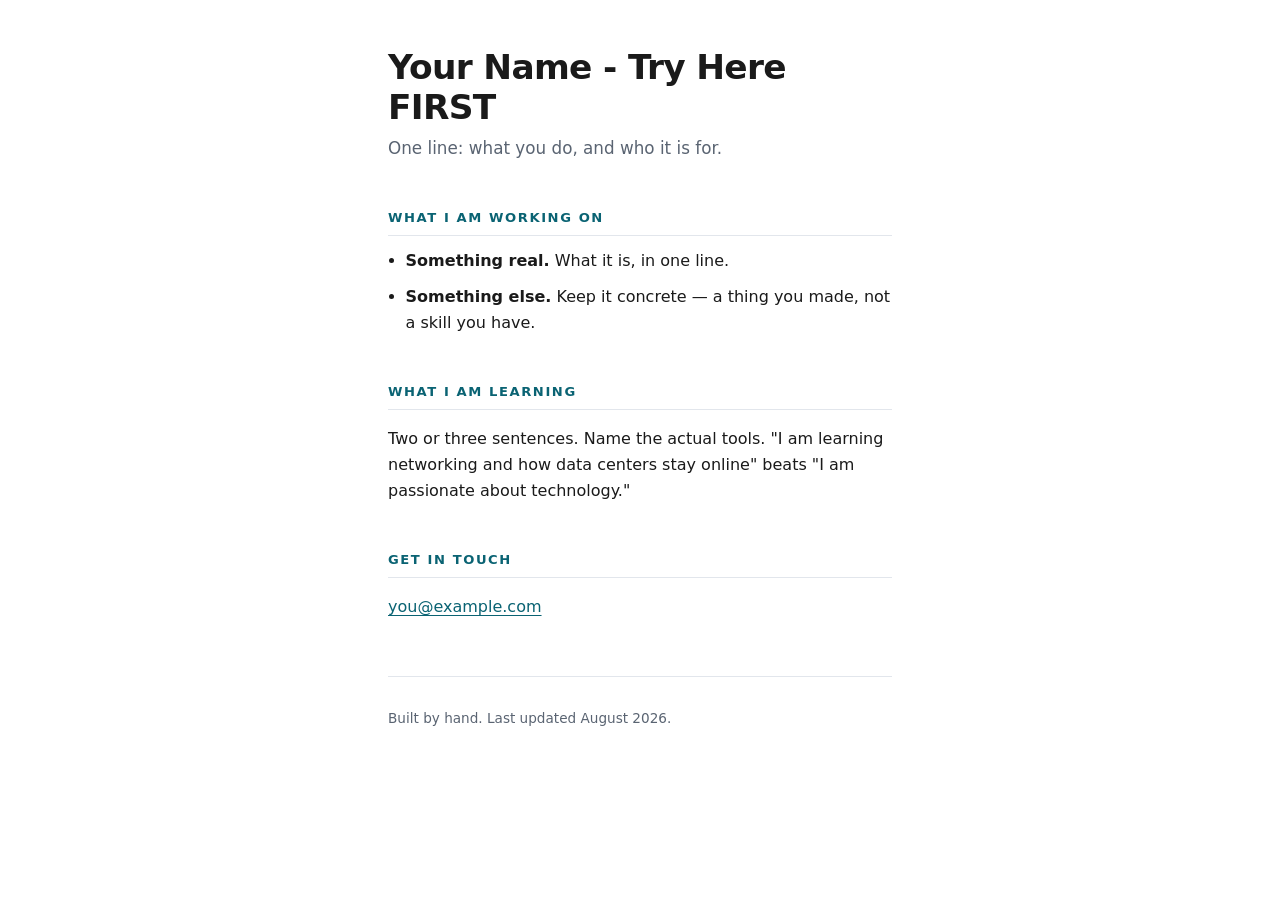
==== index.html @ bce85d8c "Initial commit" ====
<!doctype html>
<html lang="en">

<head>
  <meta charset="utf-8">
  <meta name="viewport" content="width=device-width, initial-scale=1">

  <!-- CHANGE THIS. It is the name on the browser tab, and it is what Google shows. -->
  <title>Your Name — what you build Test</title>

  <!-- CHANGE THIS TOO. One sentence. It is what shows under your link when someone shares it. -->
  <meta name="description" content="One sentence about who you are and what you make.">

  <link rel="stylesheet" href="styles.css">
</head>

<body>

  <header>
    <!-- Exactly ONE h1 on the page. It is your name. -->
    <h1>Your Name - Try Here FIRST</h1>
    <p class="tagline">One line: what you do, and who it is for.</p>
  </header>

  <main>

    <section>
      <h2>What I am working on</h2>
      <ul>
        <li><strong>Something real.</strong> What it is, in one line.</li>
        <li><strong>Something else.</strong> Keep it concrete — a thing you made, not a skill you have.</li>
      </ul>
    </section>

    <section>
      <h2>What I am learning</h2>
      <p>
        Two or three sentences. Name the actual tools. "I am learning networking and how data
        centers stay online" beats "I am passionate about technology."
      </p>
    </section>

    <section>
      <h2>Get in touch</h2>
      <!--
        Put an email you will still control after graduation. If you only have the school one
        today, that is fine — put it in, and change it later. That is what commits are for.
      -->
      <p><a href="mailto:you@example.com">you@example.com</a></p>
    </section>

  </main>

  <footer>
    <p>Built by hand. Last updated <!-- change this when you change the page --> August 2026.</p>
  </footer>

</body>

</html>
---- styles.css ----
/* ============================================================
   styles.css — this is YOURS to change. That is the point.
   Every value below is a decision somebody made. Change one,
   commit, and look at what happened.
   ============================================================ */

/* The custom properties. Change a colour ONCE here and it
   changes everywhere it is used further down. */
:root {
  --ink:        #1a1a1a;   /* body text */
  --muted:      #5a6472;   /* quieter text */
  --accent:     #0a6373;   /* links and rules — make this yours */
  --paper:      #ffffff;
  --line:       #e2e6ec;
  --measure:    34rem;     /* how wide a line of text gets before it wraps */
}

/* A sensible reset. Without border-box, padding makes boxes
   wider than you asked for, and nothing lines up. */
*, *::before, *::after { box-sizing: border-box; }

body {
  margin: 0 auto;
  padding: 3rem 1.25rem 4rem;
  max-width: var(--measure);
  background: var(--paper);
  color: var(--ink);
  font: 1rem/1.65 system-ui, -apple-system, "Segoe UI", Roboto, sans-serif;
}

h1 {
  margin: 0;
  font-size: 2.15rem;
  line-height: 1.15;
  letter-spacing: -0.02em;
}

.tagline {
  margin: 0.5rem 0 0;
  color: var(--muted);
  font-size: 1.05rem;
}

h2 {
  margin: 2.75rem 0 0.75rem;
  padding-bottom: 0.4rem;
  border-bottom: 1px solid var(--line);
  font-size: 0.82rem;
  font-weight: 700;
  letter-spacing: 0.12em;
  text-transform: uppercase;
  color: var(--accent);
}

ul { margin: 0; padding-left: 1.1rem; }
li { margin-bottom: 0.6rem; }

a {
  color: var(--accent);
  text-underline-offset: 3px;
}
a:hover { text-decoration: none; }

footer {
  margin-top: 3.5rem;
  padding-top: 1rem;
  border-top: 1px solid var(--line);
  color: var(--muted);
  font-size: 0.85rem;
}

/* Someone reading this on a phone is the common case, not the
   edge case. Test it there before you call the page done. */
@media (max-width: 30rem) {
  body { padding-top: 2rem; }
  h1   { font-size: 1.8rem; }
}
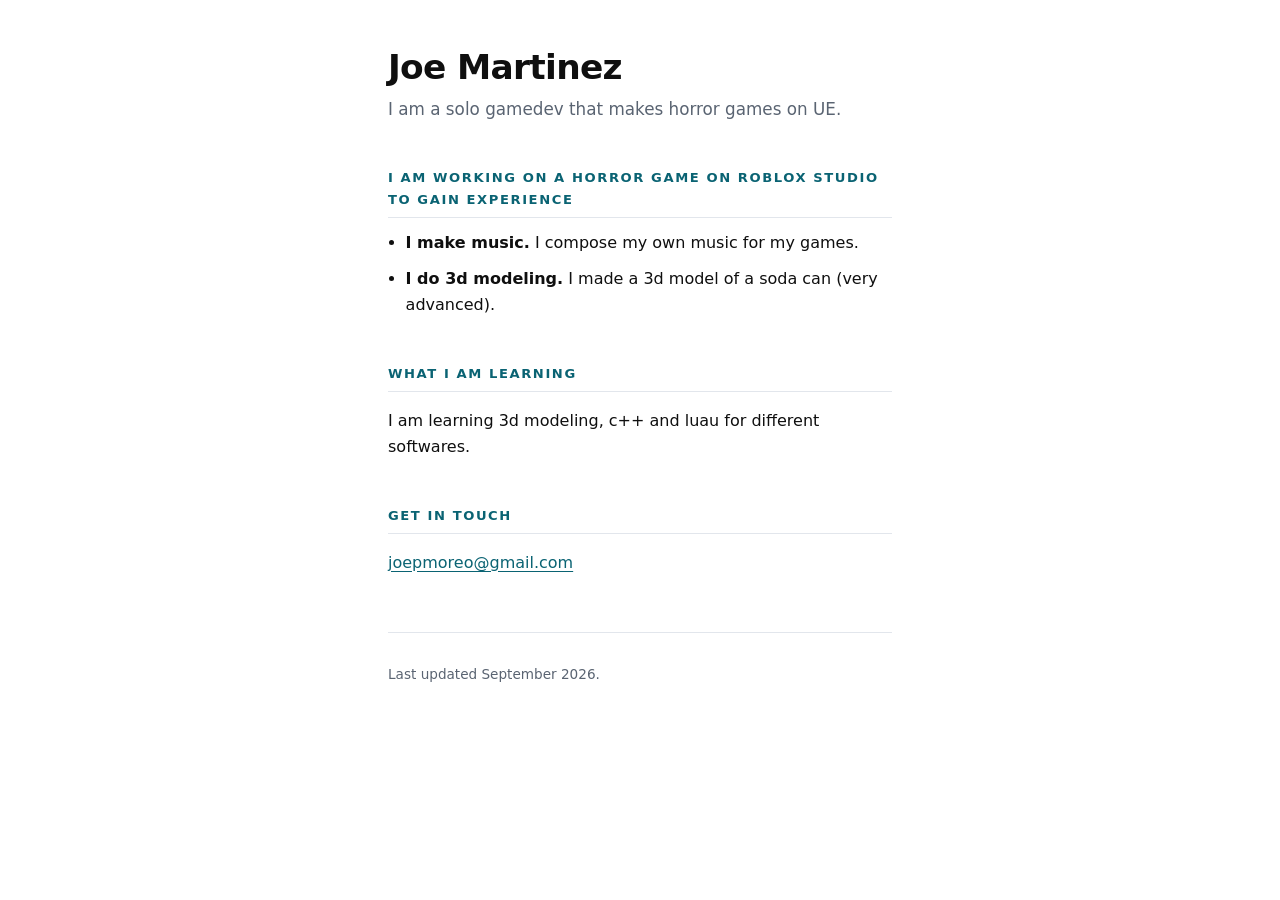
==== commit 8b6fddab: "Changed heading to my name and wrote things down." ====
--- a/index.html
+++ b/index.html
@@ -6,10 +6,10 @@
   <meta name="viewport" content="width=device-width, initial-scale=1">
 
   <!-- CHANGE THIS. It is the name on the browser tab, and it is what Google shows. -->
-  <title>Your Name — what you build Test</title>
+  <title>I am Joe Martinez, I create video games</title>
 
   <!-- CHANGE THIS TOO. One sentence. It is what shows under your link when someone shares it. -->
-  <meta name="description" content="One sentence about who you are and what you make.">
+  <meta name="description" content="I am a indie game dev, making horror games on UE.">
 
   <link rel="stylesheet" href="styles.css">
 </head>
@@ -18,41 +18,36 @@
 
   <header>
     <!-- Exactly ONE h1 on the page. It is your name. -->
-    <h1>Your Name - Try Here FIRST</h1>
-    <p class="tagline">One line: what you do, and who it is for.</p>
+    <h1>Joe Martinez</h1>
+    <p class="tagline">I am a solo gamedev that makes horror games on UE.</p>
   </header>
 
   <main>
 
     <section>
-      <h2>What I am working on</h2>
+      <h2>I am working on a horror game on roblox studio to gain experience</h2>
       <ul>
-        <li><strong>Something real.</strong> What it is, in one line.</li>
-        <li><strong>Something else.</strong> Keep it concrete — a thing you made, not a skill you have.</li>
+        <li><strong>I make music.</strong> I compose my own music for my games.</li>
+        <li><strong>I do 3d modeling.</strong> I made a 3d model of a soda can (very advanced).</li>
       </ul>
     </section>
 
     <section>
       <h2>What I am learning</h2>
       <p>
-        Two or three sentences. Name the actual tools. "I am learning networking and how data
-        centers stay online" beats "I am passionate about technology."
+        I am learning 3d modeling, c++ and luau for different softwares.
       </p>
     </section>
 
     <section>
       <h2>Get in touch</h2>
-      <!--
-        Put an email you will still control after graduation. If you only have the school one
-        today, that is fine — put it in, and change it later. That is what commits are for.
-      -->
-      <p><a href="mailto:you@example.com">you@example.com</a></p>
+      <p><a href="mailto:you@example.com">joepmoreo@gmail.com</a></p>
     </section>
 
   </main>
 
   <footer>
-    <p>Built by hand. Last updated <!-- change this when you change the page --> August 2026.</p>
+    <p>Last updated <!-- change this when you change the page --> September 2026.</p>
   </footer>
 
 </body>
--- a/styles.css
+++ b/styles.css
@@ -7,7 +7,7 @@
 /* The custom properties. Change a colour ONCE here and it
    changes everywhere it is used further down. */
 :root {
-  --ink:        #1a1a1a;   /* body text */
+  --ink:        #0f0f0f;   /* body text */
   --muted:      #5a6472;   /* quieter text */
   --accent:     #0a6373;   /* links and rules — make this yours */
   --paper:      #ffffff;
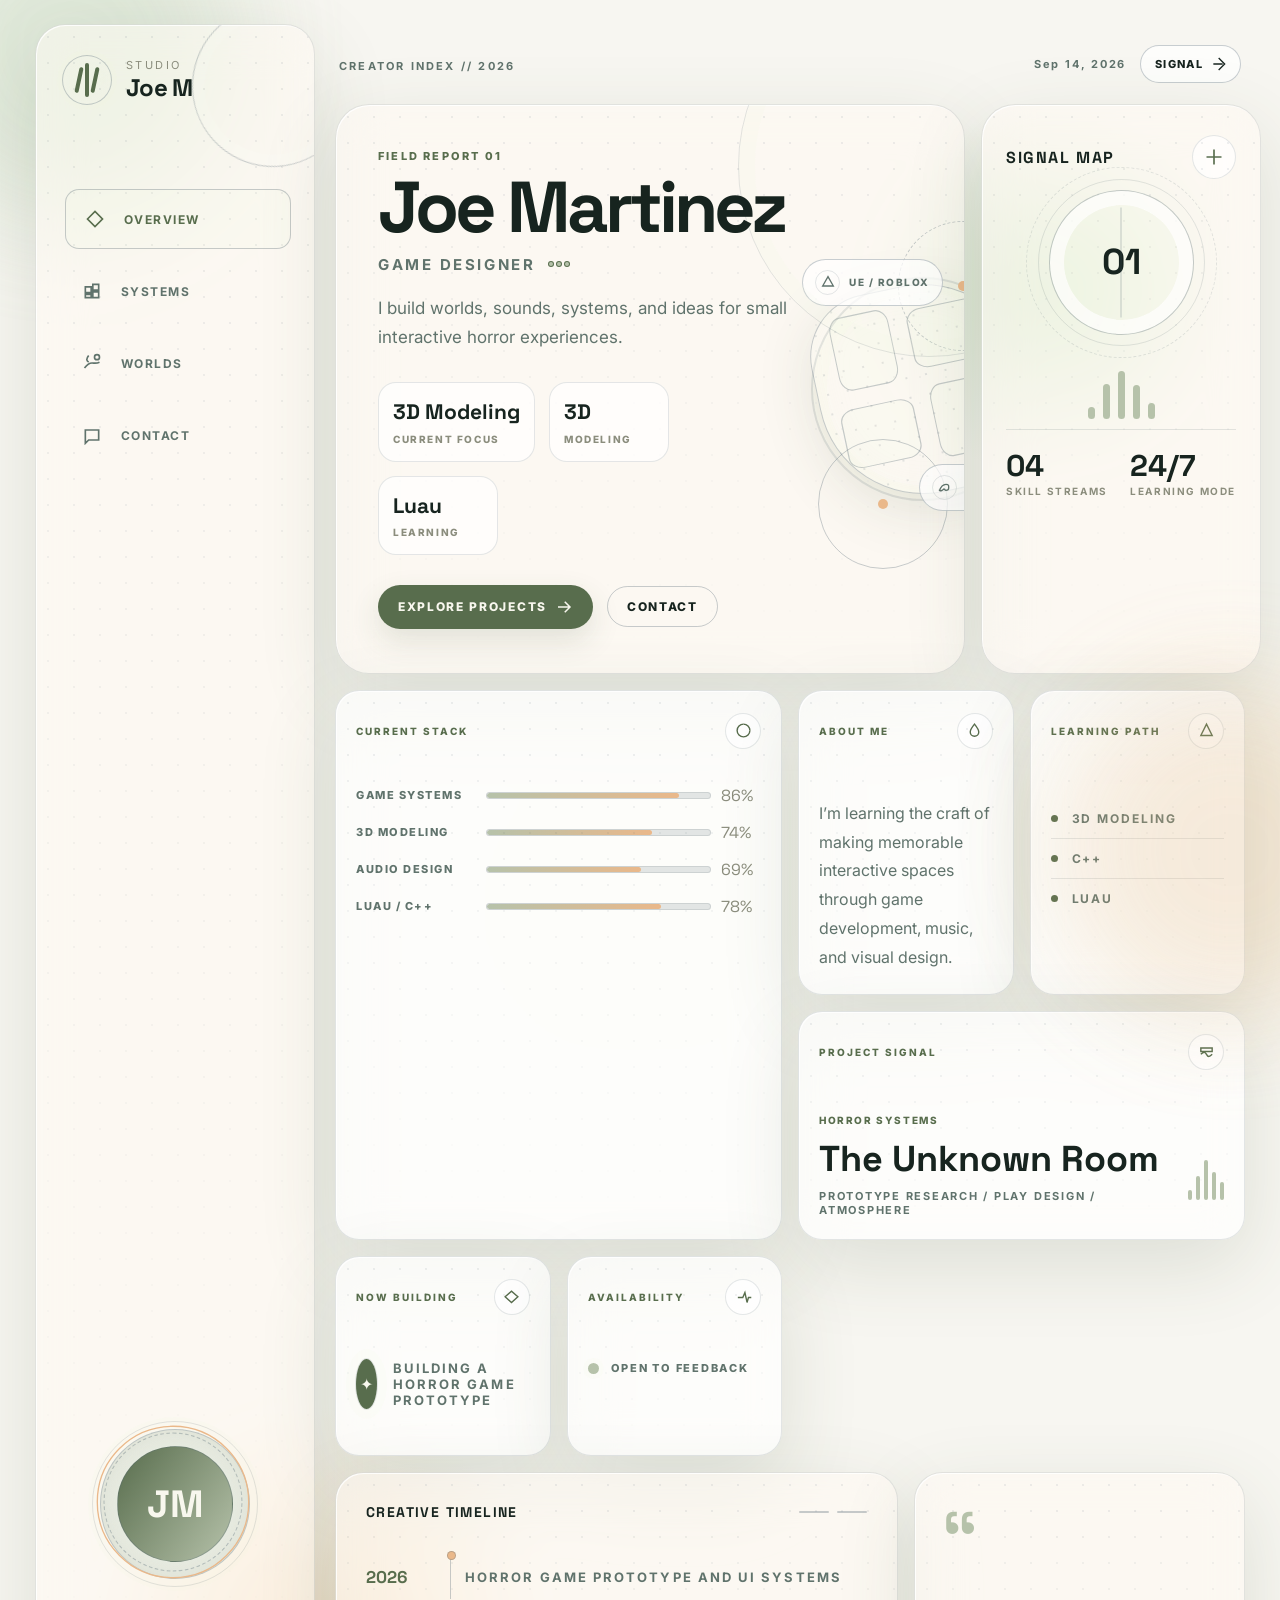
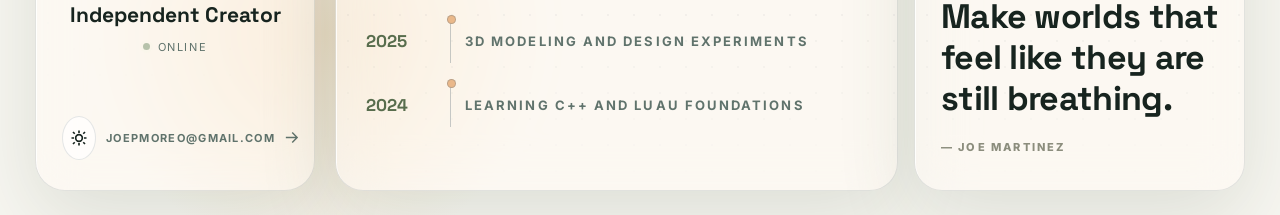
==== commit 92d6235e: "first time with chat" ====
--- a/index.html
+++ b/index.html
@@ -2,54 +2,397 @@
 <html lang="en">
 
 <head>
-  <meta charset="utf-8">
-  <meta name="viewport" content="width=device-width, initial-scale=1">
-
-  <!-- CHANGE THIS. It is the name on the browser tab, and it is what Google shows. -->
-  <title>I am Joe Martinez, I create video games</title>
-
-  <!-- CHANGE THIS TOO. One sentence. It is what shows under your link when someone shares it. -->
-  <meta name="description" content="I am a indie game dev, making horror games on UE.">
-
-  <link rel="stylesheet" href="styles.css">
+  <meta charset="utf-8" />
+  <meta name="viewport" content="width=device-width, initial-scale=1" />
+  <title>Joe Martinez | Game Creator</title>
+  <meta name="description"
+    content="Joe Martinez is a solo game creator learning design, music, modeling, and programming." />
+  <link rel="preconnect" href="https://fonts.googleapis.com">
+  <link rel="preconnect" href="https://fonts.gstatic.com" crossorigin>
+  <link
+    href="https://fonts.googleapis.com/css2?family=Inter:wght@300;400;500;600;700;800&family=Space+Grotesk:wght@500;600;700&display=swap"
+    rel="stylesheet">
+  <link rel="stylesheet" href="styles.css" />
 </head>
 
 <body>
-
-  <header>
-    <!-- Exactly ONE h1 on the page. It is your name. -->
-    <h1>Joe Martinez</h1>
-    <p class="tagline">I am a solo gamedev that makes horror games on UE.</p>
-  </header>
-
-  <main>
-
-    <section>
-      <h2>I am working on a horror game on roblox studio to gain experience</h2>
-      <ul>
-        <li><strong>I make music.</strong> I compose my own music for my games.</li>
-        <li><strong>I do 3d modeling.</strong> I made a 3d model of a soda can (very advanced).</li>
-      </ul>
-    </section>
-
-    <section>
-      <h2>What I am learning</h2>
-      <p>
-        I am learning 3d modeling, c++ and luau for different softwares.
-      </p>
-    </section>
-
-    <section>
-      <h2>Get in touch</h2>
-      <p><a href="mailto:you@example.com">joepmoreo@gmail.com</a></p>
-    </section>
-
-  </main>
-
-  <footer>
-    <p>Last updated <!-- change this when you change the page --> September 2026.</p>
-  </footer>
-
+  <div class="site-shell">
+    <aside class="sidebar glass-panel">
+      <a class="brand" href="#">
+        <span class="brand-mark">
+          <span></span>
+          <span></span>
+          <span></span>
+        </span>
+        <span class="brand-text">
+          <span class="brand-kicker">Studio</span>
+          <span class="brand-name">Joe M</span>
+        </span>
+      </a>
+
+      <nav class="main-nav">
+        <a class="nav-link is-active" href="#">
+          <span class="nav-icon">
+            <svg viewBox="0 0 24 24" aria-hidden="true">
+              <path d="M3 12l9-9 9 9-9 9-9-9z" fill="none" stroke="currentColor" stroke-width="2" />
+            </svg>
+          </span>
+          <span>Overview</span>
+        </a>
+        <a class="nav-link" href="#">
+          <span class="nav-icon">
+            <svg viewBox="0 0 24 24" aria-hidden="true">
+              <path d="M4 7h7v7H4zM13 4h7v7h-7zM13 13h7v7h-7zM4 16h7v4H4z" fill="none" stroke="currentColor"
+                stroke-width="2" />
+            </svg>
+          </span>
+          <span>Systems</span>
+        </a>
+        <a class="nav-link" href="#">
+          <span class="nav-icon">
+            <svg viewBox="0 0 24 24" aria-hidden="true">
+              <path d="M3 18c3-4 6-6 9-6s5 1 9-1" fill="none" stroke="currentColor" stroke-width="2" />
+              <path d="M8 3c-3 4-3 6 0 8" fill="none" stroke="currentColor" stroke-width="2" />
+              <circle cx="18" cy="5" r="3" fill="none" stroke="currentColor" stroke-width="2" />
+            </svg>
+          </span>
+          <span>Worlds</span>
+        </a>
+        <a class="nav-link" href="#">
+          <span class="nav-icon">
+            <svg viewBox="0 0 24 24" aria-hidden="true">
+              <path d="M4 6h16v12H8l-4 4z" fill="none" stroke="currentColor" stroke-width="2" />
+            </svg>
+          </span>
+          <span>Contact</span>
+        </a>
+      </nav>
+
+      <section class="profile-block">
+        <div class="profile-image-wrap">
+          <div class="profile-image">
+            <span class="image-orbit orbit-one"></span>
+            <span class="image-orbit orbit-two"></span>
+            <span class="profile-face">JM</span>
+          </div>
+        </div>
+        <div class="profile-info">
+          <span class="profile-label">Independent Creator</span>
+          <span class="profile-status">
+            <span class="status-dot"></span>
+            Online
+          </span>
+        </div>
+      </section>
+
+      <section class="sidebar-bottom">
+        <button class="icon-button" id="themeToggle" aria-label="Toggle color mode">
+          <svg viewBox="0 0 24 24" aria-hidden="true">
+            <path d="M12 3v3M12 18v3M4.8 4.8l2.1 2.1M17.1 17.1l2.1 2.1M3 12h3M18 12h3M4.8 19.2l2.1-2.1M17.1 6.9l2.1-2.1"
+              fill="none" stroke="currentColor" stroke-width="2" />
+            <circle cx="12" cy="12" r="4" fill="none" stroke="currentColor" stroke-width="2" />
+          </svg>
+        </button>
+        <a class="download-link" href="mailto:joepmoreo@gmail.com">
+          <span>joepmoreo@gmail.com</span>
+          <svg viewBox="0 0 24 24" aria-hidden="true">
+            <path d="M4 12h16M13 5l7 7-7 7" fill="none" stroke="currentColor" stroke-width="2" />
+          </svg>
+        </a>
+      </section>
+    </aside>
+
+    <main class="dashboard">
+      <section class="topbar">
+        <div class="topbar-left">
+          <span class="section-tag">Creator Index // 2026</span>
+        </div>
+        <div class="topbar-right">
+          <span class="topbar-date">Sep 14, 2026</span>
+          <a class="topbar-button" href="#">
+            <span>Signal</span>
+            <svg viewBox="0 0 24 24" aria-hidden="true">
+              <path d="M5 12h14M13 3l9 9-9 9" fill="none" stroke="currentColor" stroke-width="2" />
+            </svg>
+          </a>
+        </div>
+      </section>
+
+      <section class="hero-grid">
+        <section class="hero-card glass-panel">
+          <div class="hero-card-content">
+            <span class="micro-label">Field Report 01</span>
+            <h1>Joe Martinez</h1>
+            <div class="hero-title-row">
+              <span class="hero-title">Game Designer</span>
+              <span class="hero-spark">
+                <span></span>
+                <span></span>
+                <span></span>
+              </span>
+            </div>
+            <div class="hero-description">
+              <p>I build worlds, sounds, systems, and ideas for small interactive horror experiences.</p>
+            </div>
+
+            <div class="hero-meta">
+              <div class="meta-card">
+                <span class="meta-value" data-current-focus>Game Design</span>
+                <span class="meta-label">Current focus</span>
+              </div>
+              <div class="meta-card">
+                <span class="meta-value">3D</span>
+                <span class="meta-label">Modeling</span>
+              </div>
+              <div class="meta-card">
+                <span class="meta-value">Luau</span>
+                <span class="meta-label">Learning</span>
+              </div>
+            </div>
+
+            <div class="hero-actions">
+              <a class="primary-button" href="#portfolio">
+                <span>Explore Projects</span>
+                <svg viewBox="0 0 24 24" aria-hidden="true">
+                  <path d="M4 12h16M13 5l7 7-7 7" fill="none" stroke="currentColor" stroke-width="2" />
+                </svg>
+              </a>
+              <a class="ghost-button" href="mailto:joepmoreo@gmail.com">Contact</a>
+            </div>
+          </div>
+
+          <div class="hero-visual">
+            <div class="visual-grid">
+              <span class="grid-cell cell-one"></span>
+              <span class="grid-cell cell-two"></span>
+              <span class="grid-cell cell-three"></span>
+              <span class="grid-cell cell-four"></span>
+            </div>
+            <div class="floating-orbit orbit-a">
+              <span class="orbit-inner"></span>
+            </div>
+            <div class="floating-orbit orbit-b">
+              <span class="orbit-inner"></span>
+            </div>
+            <div class="floating-card floating-card-one">
+              <span class="float-icon">
+                <svg viewBox="0 0 24 24" aria-hidden="true">
+                  <path d="M4 18L12 4l8 14H4z" fill="none" stroke="currentColor" stroke-width="2" />
+                </svg>
+              </span>
+              <span class="float-text">UE / Roblox</span>
+            </div>
+            <div class="floating-card floating-card-two">
+              <span class="float-icon">
+                <svg viewBox="0 0 24 24" aria-hidden="true">
+                  <path d="M5 18c2-6 5-10 10-10s4 3 4 6-2 3-4 3-2-2-3-2-1 1-3 2-4 1-4-1" fill="none"
+                    stroke="currentColor" stroke-width="2" />
+                </svg>
+              </span>
+              <span class="float-text">Systems</span>
+            </div>
+          </div>
+        </section>
+
+        <section class="orbit-panel glass-panel">
+          <div class="panel-head">
+            <span class="panel-title">Signal Map</span>
+            <span class="panel-icon">
+              <svg viewBox="0 0 24 24" aria-hidden="true">
+                <path d="M3 12h18M12 3v18" fill="none" stroke="currentColor" stroke-width="2" />
+              </svg>
+            </span>
+          </div>
+          <div class="signal-map">
+            <div class="map-core">
+              <span class="core-label">01</span>
+              <span class="core-line"></span>
+            </div>
+            <div class="signal-bars">
+              <span class="bar bar-one"></span>
+              <span class="bar bar-two"></span>
+              <span class="bar bar-three"></span>
+              <span class="bar bar-four"></span>
+              <span class="bar bar-five"></span>
+            </div>
+          </div>
+          <div class="panel-metrics">
+            <div>
+              <span class="metric-value">04</span>
+              <span class="metric-label">Skill Streams</span>
+            </div>
+            <div>
+              <span class="metric-value">24/7</span>
+              <span class="metric-label">Learning Mode</span>
+            </div>
+          </div>
+        </section>
+      </section>
+
+      <section class="bento-grid">
+        <section class="bento-card card-tall glass-panel">
+          <div class="card-head">
+            <span class="card-kicker">Current Stack</span>
+            <span class="card-button">
+              <svg viewBox="0 0 24 24" aria-hidden="true">
+                <path d="M12 3a9 9 0 1 0 9 9" fill="none" stroke="currentColor" stroke-width="2" />
+                <path d="M12 3a9 9 0 0 1 9 9" fill="none" stroke="currentColor" stroke-width="2" />
+              </svg>
+            </span>
+          </div>
+          <div class="stack-list">
+            <div class="stack-row">
+              <span class="stack-name">Game Systems</span>
+              <span class="stack-track"><span class="stack-fill fill-one"></span></span>
+              <span class="stack-percent">86%</span>
+            </div>
+            <div class="stack-row">
+              <span class="stack-name">3D Modeling</span>
+              <span class="stack-track"><span class="stack-fill fill-two"></span></span>
+              <span class="stack-percent">74%</span>
+            </div>
+            <div class="stack-row">
+              <span class="stack-name">Audio Design</span>
+              <span class="stack-track"><span class="stack-fill fill-three"></span></span>
+              <span class="stack-percent">69%</span>
+            </div>
+            <div class="stack-row">
+              <span class="stack-name">Luau / C++</span>
+              <span class="stack-track"><span class="stack-fill fill-four"></span></span>
+              <span class="stack-percent">78%</span>
+            </div>
+          </div>
+        </section>
+
+        <section class="bento-card glass-panel">
+          <div class="card-head">
+            <span class="card-kicker">About Me</span>
+            <span class="card-button">
+              <svg viewBox="0 0 24 24" aria-hidden="true">
+                <path d="M12 3c4 5 6 8 6 11a6 6 0 1 1-12 0c0-3 2-6 6-11z" fill="none" stroke="currentColor"
+                  stroke-width="2" />
+              </svg>
+            </span>
+          </div>
+          <p class="about-copy">
+            I’m learning the craft of making memorable interactive spaces through game development, music, and visual
+            design.
+          </p>
+        </section>
+
+        <section class="bento-card glass-panel">
+          <div class="card-head">
+            <span class="card-kicker">Learning Path</span>
+            <span class="card-button">
+              <svg viewBox="0 0 24 24" aria-hidden="true">
+                <path d="M4 19L12 3l8 16H4z" fill="none" stroke="currentColor" stroke-width="2" />
+              </svg>
+            </span>
+          </div>
+          <ul class="path-list">
+            <li><span></span>3D Modeling</li>
+            <li><span></span>C++</li>
+            <li><span></span>Luau</li>
+          </ul>
+        </section>
+
+        <section class="bento-card long-card glass-panel">
+          <div class="card-head">
+            <span class="card-kicker">Project Signal</span>
+            <span class="card-button">
+              <svg viewBox="0 0 24 24" aria-hidden="true">
+                <path d="M4 16c4-4 6-4 8 0s4 4 8 0" fill="none" stroke="currentColor" stroke-width="2" />
+                <path d="M4 7h16v5H4z" fill="none" stroke="currentColor" stroke-width="2" />
+              </svg>
+            </span>
+          </div>
+          <div class="project-signal">
+            <div class="signal-copy">
+              <span class="project-date">Horror Systems</span>
+              <span class="project-title">The Unknown Room</span>
+              <span class="project-blurb">prototype research / play design / atmosphere</span>
+            </div>
+            <div class="signal-wave">
+              <span></span>
+              <span></span>
+              <span></span>
+              <span></span>
+              <span></span>
+            </div>
+          </div>
+        </section>
+
+        <section class="bento-card glass-panel">
+          <div class="card-head">
+            <span class="card-kicker">Now Building</span>
+            <span class="card-button">
+              <svg viewBox="0 0 24 24" aria-hidden="true">
+                <path d="M3 11l9-8 9 8-9 8-9-8z" fill="none" stroke="currentColor" stroke-width="2" />
+              </svg>
+            </span>
+          </div>
+          <div class="build-panel">
+            <span class="build-icon">✦</span>
+            <span class="build-text" data-dynamic-fact>building a horror game prototype</span>
+          </div>
+        </section>
+
+        <section class="bento-card glass-panel">
+          <div class="card-head">
+            <span class="card-kicker">Availability</span>
+            <span class="card-button">
+              <svg viewBox="0 0 24 24" aria-hidden="true">
+                <path d="M4 12h7l3-7 3 14 2-7h4" fill="none" stroke="currentColor" stroke-width="2" />
+              </svg>
+            </span>
+          </div>
+          <div class="availability">
+            <span class="status-light"></span>
+            <span class="availability-text">Open to feedback</span>
+          </div>
+        </section>
+      </section>
+
+      <section class="lower-grid">
+        <section class="timeline glass-panel">
+          <div class="timeline-head">
+            <span class="panel-title">Creative Timeline</span>
+            <span class="timeline-nav">
+              <span></span>
+              <span></span>
+            </span>
+          </div>
+          <div class="timeline-list">
+            <div class="timeline-item">
+              <span class="timeline-date">2026</span>
+              <span class="timeline-line"></span>
+              <span class="timeline-copy">Horror game prototype and UI systems</span>
+            </div>
+            <div class="timeline-item">
+              <span class="timeline-date">2025</span>
+              <span class="timeline-line"></span>
+              <span class="timeline-copy">3D modeling and design experiments</span>
+            </div>
+            <div class="timeline-item">
+              <span class="timeline-date">2024</span>
+              <span class="timeline-line"></span>
+              <span class="timeline-copy">Learning C++ and Luau foundations</span>
+            </div>
+          </div>
+        </section>
+
+        <section class="quote-panel glass-panel">
+          <span class="quote-mark">“</span>
+          <p class="quote-text">
+            Make worlds that feel like they are still breathing.
+          </p>
+          <span class="quote-author">— Joe Martinez</span>
+        </section>
+      </section>
+    </main>
+  </div>
+
+  <script src="app.js"></script>
 </body>
 
 </html>
--- a/styles.css
+++ b/styles.css
@@ -1,77 +1,1437 @@
-/* ============================================================
-   styles.css — this is YOURS to change. That is the point.
-   Every value below is a decision somebody made. Change one,
-   commit, and look at what happened.
-   ============================================================ */
-
-/* The custom properties. Change a colour ONCE here and it
-   changes everywhere it is used further down. */
+* {
+  box-sizing: border-box;
+  -webkit-font-smoothing: antialiased;
+}
+
 :root {
-  --ink:        #0f0f0f;   /* body text */
-  --muted:      #5a6472;   /* quieter text */
-  --accent:     #0a6373;   /* links and rules — make this yours */
-  --paper:      #ffffff;
-  --line:       #e2e6ec;
-  --measure:    34rem;     /* how wide a line of text gets before it wraps */
-}
-
-/* A sensible reset. Without border-box, padding makes boxes
-   wider than you asked for, and nothing lines up. */
-*, *::before, *::after { box-sizing: border-box; }
+  --font-sans: "Inter", "Segoe UI", Arial, sans-serif;
+  --font-display: "Space Grotesk", "Inter", "Segoe UI", Arial, sans-serif;
+
+  --page-bg: #f7f6f1;
+  --panel-bg: rgba(255, 250, 244, 0.56);
+  --panel-soft: rgba(255, 255, 255, 0.72);
+  --line: rgba(86, 104, 115, 0.16);
+  --line-strong: rgba(86, 104, 115, 0.32);
+  --text: #17241f;
+  --text-soft: #60736c;
+  --text-muted: #8b8d7d;
+  --text-light: #eef0e8;
+  --sage: #b6c2aa;
+  --sage-deep: #586d4d;
+  --sage-dim: #d8e2d7;
+  --sage-mute: #8ca385;
+  --sage-heat: #eab88a;
+  --sage-glass: rgba(232, 246, 222, 0.12);
+  --shadow: rgba(63, 84, 48, 0.14);
+  --shadow-strong: rgba(30, 45, 28, 0.26);
+  --foam: #f8f7ee;
+  --mint: #9dbc91;
+  --mint-hot: #c3d2a7;
+  --cyan: #a3c8bd;
+  --line-shadow: rgba(255, 255, 255, 0.8);
+  --danger: #db765a;
+
+  --cursor-x: 50%;
+  --cursor-y: 50%;
+}
+
+body.night-mode {
+  --page-bg: #101b17;
+  --panel-bg: rgba(232, 245, 232, 0.08);
+  --panel-soft: rgba(255, 255, 255, 0.05);
+  --line: rgba(223, 244, 221, 0.2);
+  --line-strong: rgba(223, 244, 221, 0.34);
+  --text: #eefae5;
+  --text-soft: #b3b9a9;
+  --text-muted: #b1bdad;
+  --text-light: #eef0e8;
+  --sage: #9db68b;
+  --sage-deep: #c6d5bd;
+  --sage-dim: #263d2b;
+  --sage-mute: #8ca385;
+  --sage-heat: #ffd0a7;
+  --foam: #111b16;
+  --shadow: rgba(0, 0, 0, 0.34);
+  --shadow-strong: rgba(0, 0, 0, 0.58);
+}
 
 body {
+  margin: 0;
+  color: var(--text);
+  background:
+    radial-gradient(circle at var(--cursor-x) var(--cursor-y), var(--sage-glass), transparent 18%),
+    radial-gradient(circle at 82% 16%, rgba(205, 225, 196, 0.7), transparent 10%),
+    radial-gradient(circle at 25% 90%, rgba(223, 180, 126, 0.34), transparent 12%),
+    var(--page-bg);
+  min-height: 100vh;
+  font-family: var(--font-sans);
+  transition: background 550ms ease, color 500ms ease;
+}
+
+body::before,
+body::after {
+  content: "";
+  position: fixed;
+  width: 340px;
+  height: 340px;
+  border-radius: 50%;
+  filter: blur(54px);
+  pointer-events: none;
+  opacity: 0.74;
+  animation: drift 9s ease-in-out infinite alternate;
+}
+
+body::before {
+  left: -100px;
+  top: -120px;
+  background: rgba(177, 204, 171, 0.45);
+}
+
+body::after {
+  right: -120px;
+  bottom: -120px;
+  background: rgba(227, 185, 133, 0.36);
+  animation-duration: 11s;
+}
+
+.site-shell {
+  width: min(1500px, calc(100vw - 70px));
+  margin: 24px auto;
+  display: grid;
+  grid-template-columns: minmax(260px, 280px) minmax(740px, 1fr);
+  gap: 20px;
+  position: relative;
+}
+
+.glass-panel {
+  background: var(--panel-bg);
+  border: 1px solid var(--line);
+  box-shadow: 0 25px 80px var(--shadow), inset 1px 1px var(--line-shadow);
+  backdrop-filter: blur(23px) saturate(148%);
+  -webkit-backdrop-filter: blur(23px) saturate(148%);
+}
+
+.sidebar {
+  border-radius: 30px;
+  padding: 30px 26px;
+  min-height: 720px;
+  display: flex;
+  flex-direction: column;
+  align-items: stretch;
+  position: relative;
+  overflow: hidden;
+}
+
+.sidebar::before,
+.hero-card::before,
+.bento-card::before,
+.timeline::before,
+.quote-panel::before,
+.orbit-panel::before {
+  content: "";
+  position: absolute;
+  inset: -1px;
+  border-radius: inherit;
+  background-image: radial-gradient(var(--line) 1px, transparent 1px);
+  background-size: 26px 26px;
+  mask-image: linear-gradient(180deg, rgba(0, 0, 0, 1), transparent 100%);
+  pointer-events: none;
+  opacity: 0.64;
+}
+
+.sidebar::after {
+  content: "";
+  width: 160px;
+  height: 160px;
+  border-radius: 50%;
+  border: 1px solid var(--line-strong);
+  position: absolute;
+  right: -40px;
+  top: -20px;
+  filter: blur(0.4px);
+  box-shadow: inset 0 0 0 12px rgba(255, 255, 255, 0.04);
+  transform: rotate(20deg);
+}
+
+.brand {
+  display: flex;
+  align-items: center;
+  gap: 14px;
+  color: var(--text);
+  text-decoration: none;
+}
+
+.brand-mark {
+  width: 50px;
+  height: 50px;
+  border-radius: 50%;
+  border: 1px solid var(--line-strong);
+  display: flex;
+  align-items: center;
+  justify-content: center;
+  gap: 4px;
+  box-shadow: 0 0 0 5px var(--sage-glass);
+  background: radial-gradient(circle, var(--sage-glass), transparent);
+}
+
+.brand-mark span {
+  display: block;
+  width: 4px;
+  height: 26px;
+  background: var(--sage-deep);
+  border-radius: 2px;
+  transform: rotate(12deg);
+}
+
+.brand-mark span:nth-child(2) {
+  height: 34px;
+  transform: rotate(0deg);
+}
+
+.brand-text {
+  display: flex;
+  flex-direction: column;
+}
+
+.brand-kicker {
+  font-size: 11px;
+  letter-spacing: 0.22em;
+  text-transform: uppercase;
+  color: var(--text-muted);
+}
+
+.brand-name {
+  font-family: var(--font-display);
+  font-size: 24px;
+  font-weight: 700;
+  letter-spacing: -0.03em;
+}
+
+.main-nav {
+  margin-top: 84px;
+  display: flex;
+  flex-direction: column;
+  gap: 12px;
+}
+
+.nav-link {
+  display: flex;
+  align-items: center;
+  gap: 12px;
+  padding: 12px 12px;
+  color: var(--text-soft);
+  border-radius: 14px;
+  border: 1px solid transparent;
+  font-size: 12px;
+  font-weight: 700;
+  letter-spacing: 0.12em;
+  text-transform: uppercase;
+  text-decoration: none;
+  transition: color 380ms ease, background 380ms ease, border 380ms ease, transform 380ms ease;
+}
+
+.nav-link .nav-icon {
+  width: 34px;
+  height: 34px;
+  border-radius: 50%;
+  display: flex;
+  align-items: center;
+  justify-content: center;
+}
+
+.nav-link svg {
+  width: 20px;
+  height: 20px;
+  fill: none;
+  stroke-width: 2;
+}
+
+.nav-link svg path,
+.nav-link svg circle {
+  stroke: currentColor;
+}
+
+.nav-link:hover,
+.nav-link.is-active {
+  color: var(--sage-deep);
+  border-color: var(--line-strong);
+  background: var(--sage-glass);
+  transform: translateX(3px);
+}
+
+.profile-block {
+  margin-top: auto;
+  padding-top: 44px;
+}
+
+.profile-image-wrap {
+  width: 150px;
+  height: 150px;
+  border-radius: 50%;
   margin: 0 auto;
-  padding: 3rem 1.25rem 4rem;
-  max-width: var(--measure);
-  background: var(--paper);
-  color: var(--ink);
-  font: 1rem/1.65 system-ui, -apple-system, "Segoe UI", Roboto, sans-serif;
-}
-
-h1 {
-  margin: 0;
-  font-size: 2.15rem;
-  line-height: 1.15;
+  background: radial-gradient(circle, var(--sage-dim), transparent), var(--foam);
+  display: flex;
+  align-items: center;
+  justify-content: center;
+  border: 1px solid var(--line-strong);
+  box-shadow: inset 0 0 28px var(--shadow), 0 0 0 12px var(--sage-glass);
+  position: relative;
+}
+
+.profile-image-wrap::before {
+  content: "";
+  position: absolute;
+  inset: -9px;
+  border-radius: 50%;
+  border: 1px solid var(--line);
+}
+
+.profile-image {
+  width: 116px;
+  height: 116px;
+  border-radius: 50%;
+  border: 1px solid var(--line-strong);
+  background: linear-gradient(125deg, var(--sage-deep), var(--sage));
+  display: flex;
+  align-items: center;
+  justify-content: center;
+  position: relative;
+  color: var(--foam);
+  font-family: var(--font-display);
+  font-size: 38px;
+  font-weight: 700;
+}
+
+.image-orbit {
+  position: absolute;
+  width: 100%;
+  height: 100%;
+  inset: -2px;
+  border-radius: 50%;
+  border: 1px dashed var(--line-strong);
+}
+
+.orbit-one {
+  transform: scale(1.22);
+}
+
+.orbit-two {
+  transform: scale(1.34);
+  border-style: solid;
+  border-color: var(--sage-heat);
+}
+
+.profile-info {
+  text-align: center;
+  margin-top: 22px;
+}
+
+.profile-label {
+  display: block;
+  font-family: var(--font-display);
+  font-size: 21px;
+  font-weight: 700;
+  color: var(--text);
+}
+
+.profile-status {
+  display: flex;
+  align-items: center;
+  justify-content: center;
+  gap: 8px;
+  margin-top: 12px;
+  color: var(--text-soft);
+  font-size: 11px;
+  letter-spacing: 0.14em;
+  text-transform: uppercase;
+}
+
+.status-dot {
+  width: 7px;
+  height: 7px;
+  border-radius: 50%;
+  background: var(--sage);
+  box-shadow: 0 0 0 3px var(--sage-glass);
+}
+
+.sidebar-bottom {
+  display: flex;
+  align-items: center;
+  justify-content: space-between;
+  gap: 10px;
+  margin-top: 40px;
+  padding-top: 22px;
+}
+
+.icon-button,
+.card-button,
+.panel-icon {
+  width: 44px;
+  height: 44px;
+  display: flex;
+  align-items: center;
+  justify-content: center;
+  border-radius: 50%;
+  background: var(--panel-soft);
+  color: var(--text);
+  border: 1px solid var(--line);
+  outline: none;
+  cursor: pointer;
+  transition: transform 350ms ease, background 350ms ease, border 350ms ease;
+}
+
+.icon-button svg,
+.card-button svg,
+.panel-icon svg,
+.download-link svg,
+.topbar-button svg,
+.primary-button svg {
+  width: 20px;
+  height: 20px;
+  fill: none;
+  stroke: currentColor;
+  stroke-width: 2;
+}
+
+.icon-button:hover,
+.card-button:hover,
+.panel-icon:hover {
+  transform: rotate(10deg);
+  background: var(--sage-glass);
+}
+
+.download-link {
+  color: var(--text-soft);
+  font-size: 11px;
+  font-weight: 700;
+  letter-spacing: 0.12em;
+  text-transform: uppercase;
+  text-decoration: none;
+  display: flex;
+  align-items: center;
+  gap: 8px;
+}
+
+.download-link svg {
+  width: 17px;
+  height: 17px;
+}
+
+.dashboard {
+  min-width: 0;
+}
+
+.topbar {
+  min-height: 80px;
+  display: flex;
+  align-items: center;
+  justify-content: space-between;
+  padding: 0 4px;
+}
+
+.section-tag {
+  color: var(--text-soft);
+  font-size: 11px;
+  font-weight: 700;
+  letter-spacing: 0.2em;
+  text-transform: uppercase;
+}
+
+.topbar-right {
+  display: flex;
+  align-items: center;
+  gap: 14px;
+}
+
+.topbar-date {
+  color: var(--text-soft);
+  font-size: 11px;
+  font-weight: 700;
+  letter-spacing: 0.16em;
+}
+
+.topbar-button {
+  display: flex;
+  align-items: center;
+  gap: 7px;
+  color: var(--text);
+  text-decoration: none;
+  padding: 10px 14px;
+  border-radius: 999px;
+  border: 1px solid var(--line-strong);
+  font-size: 11px;
+  font-weight: 800;
+  letter-spacing: 0.12em;
+  text-transform: uppercase;
+  background: var(--panel-soft);
+}
+
+.topbar-button svg {
+  width: 16px;
+  height: 16px;
+}
+
+.hero-grid {
+  display: grid;
+  grid-template-columns: minmax(630px, 2fr) minmax(280px, 0.8fr);
+  gap: 16px;
+  margin: 0 0 16px;
+}
+
+.hero-card {
+  min-height: 420px;
+  border-radius: 34px;
+  padding: 44px 42px;
+  display: grid;
+  grid-template-columns: minmax(420px, 1fr) minmax(210px, 0.64fr);
+  align-items: center;
+  gap: 20px;
+  position: relative;
+  isolation: isolate;
+  overflow: hidden;
+}
+
+.hero-card::after {
+  content: "";
+  width: 380px;
+  height: 380px;
+  border-radius: 50%;
+  border: 1px solid var(--line);
+  position: absolute;
+  right: -156px;
+  top: -130px;
+  background: transparent;
+  box-shadow: inset 0 0 0 16px var(--sage-glass);
+}
+
+.hero-card-content {
+  position: relative;
+  z-index: 1;
+}
+
+.micro-label {
+  color: var(--sage-deep);
+  font-size: 11px;
+  font-weight: 800;
+  letter-spacing: 0.2em;
+  text-transform: uppercase;
+  display: block;
+}
+
+.hero-card h1 {
+  margin: 14px 0 16px;
+  color: var(--text);
+  font-family: var(--font-display);
+  font-size: clamp(72px, 5.5vw, 96px);
+  line-height: 0.86;
+  font-weight: 700;
+  letter-spacing: -0.055em;
+}
+
+.hero-title-row {
+  display: flex;
+  align-items: center;
+  gap: 14px;
+}
+
+.hero-title {
+  color: var(--text-soft);
+  font-size: 15px;
+  font-weight: 700;
+  letter-spacing: 0.17em;
+  text-transform: uppercase;
+}
+
+.hero-spark {
+  display: flex;
+  align-items: center;
+  gap: 4px;
+}
+
+.hero-spark span {
+  display: inline-block;
+  width: 4px;
+  height: 4px;
+  border-radius: 50%;
+  background: var(--sage);
+  box-shadow: 0 0 0 1px var(--sage-deep);
+}
+
+.hero-description {
+  max-width: 420px;
+}
+
+.hero-description p {
+  margin: 20px 0 0;
+  color: var(--text-soft);
+  font-size: 17px;
+  line-height: 1.72;
+}
+
+.hero-meta {
+  display: flex;
+  align-items: center;
+  gap: 14px;
+  flex-wrap: wrap;
+  margin-top: 30px;
+}
+
+.meta-card {
+  min-width: 120px;
+  padding: 16px 14px;
+  border-radius: 18px;
+  border: 1px solid var(--line);
+  background: var(--panel-soft);
+}
+
+.meta-value {
+  display: block;
+  color: var(--text);
+  font-family: var(--font-display);
+  font-size: 21px;
+  font-weight: 700;
+  line-height: 1.2;
+}
+
+.meta-label {
+  display: block;
+  margin-top: 8px;
+  color: var(--text-muted);
+  font-size: 10px;
+  font-weight: 800;
+  letter-spacing: 0.16em;
+  text-transform: uppercase;
+}
+
+.hero-actions {
+  margin-top: 30px;
+  display: flex;
+  align-items: center;
+  gap: 14px;
+}
+
+.primary-button {
+  padding: 13px 20px;
+  border-radius: 999px;
+  color: var(--foam);
+  background: var(--sage-deep);
+  text-decoration: none;
+  font-size: 12px;
+  font-weight: 800;
+  letter-spacing: 0.14em;
+  text-transform: uppercase;
+  display: flex;
+  align-items: center;
+  gap: 8px;
+  box-shadow: 0 12px 30px var(--shadow);
+  transition: transform 380ms ease, box-shadow 380ms ease;
+}
+
+.primary-button svg {
+  width: 18px;
+  height: 18px;
+}
+
+.primary-button:hover {
+  transform: translateY(-2px);
+  box-shadow: 0 16px 34px var(--shadow-strong);
+}
+
+.ghost-button {
+  padding: 12px 19px;
+  color: var(--text);
+  border-radius: 999px;
+  border: 1px solid var(--line-strong);
+  background: transparent;
+  text-decoration: none;
+  font-size: 12px;
+  font-weight: 800;
+  letter-spacing: 0.14em;
+  text-transform: uppercase;
+  transition: background 380ms ease, color 380ms ease, transform 380ms ease;
+}
+
+.ghost-button:hover {
+  background: var(--sage-glass);
+  transform: translateY(-2px);
+}
+
+.hero-visual {
+  min-height: 320px;
+  position: relative;
+  display: flex;
+  align-items: center;
+  justify-content: center;
+}
+
+.visual-grid {
+  width: min(220px, 210px);
+  height: min(220px, 210px);
+  border-radius: 30% 50% 34% 50%;
+  background-image: radial-gradient(var(--line) 1px, transparent 1px);
+  background-size: 20px 20px;
+  border: 1px solid var(--line-strong);
+  box-shadow: inset 0 0 40px var(--sage-glass), 0 15px 60px var(--shadow);
+  display: grid;
+  grid-template-columns: repeat(2, 1fr);
+  gap: 10px;
+  padding: 24px;
+  transform: rotate(-12deg);
+  animation: hoverGrid 7s ease-in-out infinite;
+}
+
+.grid-cell {
+  width: 60px;
+  height: 60px;
+  border-radius: 12px;
+  border: 1px solid var(--line-strong);
+  background: var(--sage-glass);
+}
+
+.cell-one,
+.cell-four {
+  transform: scaleY(1.24);
+}
+
+.cell-two,
+.cell-three {
+  transform: scaleX(1.24);
+}
+
+.hero-visual::before {
+  content: "";
+  width: 220px;
+  height: 220px;
+  border-radius: 50%;
+  position: absolute;
+  inset: 50%;
+  transform: translate(-50%, -50%);
+  border: 2px solid var(--line);
+  box-shadow: inset 0 0 0 14px var(--sage-glass);
+}
+
+.floating-orbit {
+  position: absolute;
+  width: 130px;
+  height: 130px;
+  border-radius: 50%;
+  border: 1px dashed var(--line-strong);
+  pointer-events: none;
+}
+
+.orbit-a {
+  right: 0;
+  top: -8px;
+}
+
+.orbit-b {
+  left: 0;
+  bottom: -20px;
+  border-style: solid;
+}
+
+.orbit-inner {
+  position: absolute;
+  left: 50%;
+  top: 50%;
+  width: 10px;
+  height: 10px;
+  border-radius: 50%;
+  background: var(--sage-heat);
+  transform: translate(-50%, -50%);
+}
+
+.floating-card {
+  position: absolute;
+  display: flex;
+  align-items: center;
+  gap: 9px;
+  padding: 10px 12px;
+  border-radius: 999px;
+  background: var(--panel-soft);
+  border: 1px solid var(--line-strong);
+  color: var(--text-soft);
+  font-size: 10px;
+  font-weight: 800;
+  letter-spacing: 0.15em;
+  text-transform: uppercase;
+}
+
+.floating-card-one {
+  left: -16px;
+  top: 30px;
+}
+
+.floating-card-two {
+  right: -12px;
+  bottom: 38px;
+}
+
+.float-icon {
+  width: 25px;
+  height: 25px;
+  border-radius: 50%;
+  border: 1px solid var(--line);
+  display: flex;
+  align-items: center;
+  justify-content: center;
+}
+
+.float-icon svg {
+  width: 16px;
+  height: 16px;
+  fill: none;
+  stroke: currentColor;
+  stroke-width: 2;
+}
+
+.orbit-panel {
+  border-radius: 34px;
+  padding: 30px 24px;
+  position: relative;
+  overflow: hidden;
+}
+
+.panel-head,
+.card-head,
+.timeline-head {
+  display: flex;
+  align-items: center;
+  justify-content: space-between;
+}
+
+.panel-title {
+  color: var(--text);
+  font-family: var(--font-display);
+  font-size: 16px;
+  font-weight: 700;
+  letter-spacing: 0.1em;
+  text-transform: uppercase;
+}
+
+.panel-icon {
+  color: var(--sage-deep);
+}
+
+.signal-map {
+  min-height: 250px;
+  display: flex;
+  align-items: center;
+  justify-content: center;
+  flex-direction: column;
+  position: relative;
+}
+
+.map-core {
+  width: 145px;
+  height: 145px;
+  border-radius: 50%;
+  border: 1px solid var(--line-strong);
+  display: flex;
+  align-items: center;
+  justify-content: center;
+  position: relative;
+  background: var(--sage-glass);
+  box-shadow: inset 0 0 0 14px var(--panel-soft);
+}
+
+.map-core::before,
+.map-core::after {
+  content: "";
+  position: absolute;
+  inset: -12px;
+  border-radius: 50%;
+  border: 1px solid var(--line);
+}
+
+.map-core::after {
+  inset: -24px;
+  border-style: dashed;
+}
+
+.core-label {
+  font-family: var(--font-display);
+  font-size: 36px;
+  font-weight: 700;
+  color: var(--text);
+}
+
+.core-line {
+  position: absolute;
+  height: 1px;
+  width: 110px;
+  background: var(--line-strong);
+  transform: rotate(90deg);
+}
+
+.signal-bars {
+  width: 150px;
+  display: flex;
+  align-items: end;
+  justify-content: center;
+  gap: 8px;
+  height: 60px;
+  margin-top: 24px;
+}
+
+.bar {
+  display: block;
+  width: 7px;
+  height: 20px;
+  border-radius: 4px;
+  background: var(--sage);
+  animation: pulseBar 1900ms ease-in-out infinite;
+}
+
+.bar-one {
+  height: 12px;
+}
+
+.bar-two {
+  height: 35px;
+  animation-delay: 160ms;
+}
+
+.bar-three {
+  height: 48px;
+  animation-delay: 280ms;
+}
+
+.bar-four {
+  height: 34px;
+  animation-delay: 120ms;
+}
+
+.bar-five {
+  height: 16px;
+  animation-delay: 330ms;
+}
+
+.panel-metrics {
+  display: flex;
+  align-items: center;
+  justify-content: space-between;
+  border-top: 1px solid var(--line);
+  padding-top: 16px;
+}
+
+.panel-metrics div {
+  display: flex;
+  flex-direction: column;
+}
+
+.metric-value {
+  color: var(--text);
+  font-family: var(--font-display);
+  font-size: 30px;
+  font-weight: 700;
+}
+
+.metric-label {
+  color: var(--text-muted);
+  font-size: 10px;
+  font-weight: 700;
+  letter-spacing: 0.16em;
+  text-transform: uppercase;
+}
+
+.bento-grid {
+  display: grid;
+  grid-template-columns: repeat(4, minmax(160px, 1fr));
+  gap: 16px;
+  margin: 16px 0;
+}
+
+.bento-card {
+  position: relative;
+  overflow: hidden;
+  background: var(--panel-soft);
+  padding: 22px 20px;
+  border-radius: 24px;
+  border: 1px solid var(--line);
+  min-height: 200px;
+}
+
+.bento-card:nth-child(1) {
+  grid-column: span 2;
+  grid-row: span 2;
+}
+
+.bento-card:nth-child(4) {
+  grid-column: span 2;
+}
+
+.card-tall {
+  min-height: 260px;
+}
+
+.card-head {
+  gap: 16px;
+}
+
+.card-kicker {
+  color: var(--sage-deep);
+  font-size: 10px;
+  font-weight: 800;
+  letter-spacing: 0.2em;
+  text-transform: uppercase;
+}
+
+.card-button {
+  width: 36px;
+  height: 36px;
+  color: var(--sage-deep);
+  border-radius: 50%;
+}
+
+.card-button svg {
+  width: 17px;
+  height: 17px;
+}
+
+.stack-list {
+  display: flex;
+  flex-direction: column;
+  gap: 16px;
+  margin-top: 36px;
+}
+
+.stack-row {
+  display: grid;
+  grid-template-columns: 120px 1fr 40px;
+  align-items: center;
+  gap: 10px;
+}
+
+.stack-name {
+  color: var(--text-soft);
+  font-size: 11px;
+  font-weight: 800;
+  letter-spacing: 0.14em;
+  text-transform: uppercase;
+}
+
+.stack-track {
+  height: 7px;
+  border-radius: 99px;
+  background: var(--line);
+  border: 1px solid var(--line);
+  overflow: hidden;
+}
+
+.stack-fill {
+  display: block;
+  height: 100%;
+  width: var(--fill, 50%);
+  border-radius: 99px;
+  background: linear-gradient(90deg, var(--sage), var(--sage-heat));
+}
+
+.fill-one {
+  --fill: 86%;
+}
+
+.fill-two {
+  --fill: 74%;
+}
+
+.fill-three {
+  --fill: 69%;
+}
+
+.fill-four {
+  --fill: 78%;
+}
+
+.stack-percent {
+  color: var(--text-muted);
+  font-family: var(--font-display);
+  font-size: 16px;
+}
+
+.about-copy {
+  color: var(--text-soft);
+  font-size: 16px;
+  line-height: 1.8;
+  margin: 50px 0 0;
+}
+
+.path-list {
+  list-style: none;
+  padding: 0;
+  margin: 50px 0 0;
+}
+
+.path-list li {
+  color: var(--text-soft);
+  font-size: 12px;
+  font-weight: 700;
+  letter-spacing: 0.16em;
+  text-transform: uppercase;
+  display: flex;
+  align-items: center;
+  gap: 14px;
+  padding: 12px 0;
+  border-bottom: 1px solid var(--line);
+}
+
+.path-list li:last-child {
+  border-bottom: none;
+}
+
+.path-list li span {
+  width: 7px;
+  height: 7px;
+  border-radius: 50%;
+  background: var(--sage-deep);
+}
+
+.long-card {
+  grid-column: span 2;
+}
+
+.project-signal {
+  margin-top: 44px;
+  display: flex;
+  align-items: center;
+  justify-content: space-between;
+  gap: 16px;
+}
+
+.signal-copy {
+  display: flex;
+  flex-direction: column;
+}
+
+.project-date {
+  font-size: 10px;
+  font-weight: 800;
+  letter-spacing: 0.16em;
+  color: var(--sage-deep);
+  text-transform: uppercase;
+}
+
+.project-title {
+  font-family: var(--font-display);
+  font-size: 36px;
+  font-weight: 700;
+  color: var(--text);
+  line-height: 1.1;
+  margin-top: 14px;
+}
+
+.project-blurb {
+  color: var(--text-soft);
+  font-size: 11px;
+  font-weight: 700;
+  letter-spacing: 0.16em;
+  text-transform: uppercase;
+  margin-top: 10px;
+}
+
+.signal-wave {
+  display: flex;
+  align-items: end;
+  gap: 4px;
+  height: 70px;
+}
+
+.signal-wave span {
+  width: 4px;
+  border-radius: 40px;
+  background: var(--sage);
+  animation: pulseBar 1600ms ease-in-out infinite;
+}
+
+.signal-wave span:nth-child(1) {
+  height: 10px;
+}
+
+.signal-wave span:nth-child(2) {
+  height: 24px;
+  animation-delay: 100ms;
+}
+
+.signal-wave span:nth-child(3) {
+  height: 40px;
+  animation-delay: 200ms;
+}
+
+.signal-wave span:nth-child(4) {
+  height: 28px;
+  animation-delay: 250ms;
+}
+
+.signal-wave span:nth-child(5) {
+  height: 18px;
+  animation-delay: 350ms;
+}
+
+.build-panel {
+  margin-top: 44px;
+  display: flex;
+  align-items: center;
+  gap: 16px;
+}
+
+.build-icon {
+  width: 50px;
+  height: 50px;
+  border-radius: 50%;
+  display: flex;
+  align-items: center;
+  justify-content: center;
+  background: var(--sage-deep);
+  color: var(--foam);
+  box-shadow: 0 0 0 1px var(--line), 0 0 0 10px var(--sage-glass);
+}
+
+.build-text {
+  color: var(--text-soft);
+  font-size: 13px;
+  font-weight: 700;
+  letter-spacing: 0.16em;
+  text-transform: uppercase;
+}
+
+.availability {
+  padding-top: 46px;
+  display: flex;
+  align-items: center;
+  gap: 12px;
+}
+
+.status-light {
+  width: 11px;
+  height: 11px;
+  border-radius: 50%;
+  background: var(--sage);
+  box-shadow: 0 0 0 5px var(--sage-glass);
+}
+
+.availability-text {
+  color: var(--text-soft);
+  font-size: 11px;
+  font-weight: 800;
+  letter-spacing: 0.16em;
+  text-transform: uppercase;
+}
+
+.lower-grid {
+  display: grid;
+  grid-template-columns: 1.7fr 1fr;
+  gap: 16px;
+  margin: 16px 0 0;
+}
+
+.timeline {
+  border-radius: 28px;
+  padding: 30px;
+  position: relative;
+  overflow: hidden;
+}
+
+.timeline .panel-title {
+  font-size: 14px;
+}
+
+.timeline-nav {
+  display: flex;
+  gap: 8px;
+}
+
+.timeline-nav span {
+  display: inline-block;
+  width: 30px;
+  height: 2px;
+  border-radius: 99px;
+  background: var(--line-strong);
+}
+
+.timeline-list {
+  margin-top: 34px;
+  display: flex;
+  flex-direction: column;
+  gap: 20px;
+}
+
+.timeline-item {
+  display: grid;
+  grid-template-columns: 70px 1px 1fr;
+  align-items: center;
+  gap: 14px;
+}
+
+.timeline-date {
+  color: var(--sage-deep);
+  font-family: var(--font-display);
+  font-size: 17px;
+  font-weight: 700;
+}
+
+.timeline-line {
+  width: 1px;
+  height: 44px;
+  background: var(--line-strong);
+  position: relative;
+}
+
+.timeline-line::before {
+  content: "";
+  width: 7px;
+  height: 7px;
+  border-radius: 50%;
+  background: var(--sage-heat);
+  border: 1px solid var(--line-strong);
+  position: absolute;
+  left: -3px;
+  top: -4px;
+}
+
+.timeline-copy {
+  color: var(--text-soft);
+  font-size: 13px;
+  font-weight: 700;
+  letter-spacing: 0.16em;
+  text-transform: uppercase;
+}
+
+.quote-panel {
+  border-radius: 28px;
+  padding: 36px 26px;
+  display: flex;
+  flex-direction: column;
+  justify-content: center;
+  position: relative;
+  overflow: hidden;
+}
+
+.quote-mark {
+  color: var(--sage);
+  font-family: var(--font-display);
+  font-size: 90px;
+  line-height: 0.8;
+}
+
+.quote-text {
+  color: var(--text);
+  font-family: var(--font-display);
+  font-size: clamp(34px, 2vw, 42px);
+  font-weight: 700;
+  line-height: 1.2;
   letter-spacing: -0.02em;
-}
-
-.tagline {
-  margin: 0.5rem 0 0;
-  color: var(--muted);
-  font-size: 1.05rem;
-}
-
-h2 {
-  margin: 2.75rem 0 0.75rem;
-  padding-bottom: 0.4rem;
-  border-bottom: 1px solid var(--line);
-  font-size: 0.82rem;
-  font-weight: 700;
-  letter-spacing: 0.12em;
-  text-transform: uppercase;
-  color: var(--accent);
-}
-
-ul { margin: 0; padding-left: 1.1rem; }
-li { margin-bottom: 0.6rem; }
-
-a {
-  color: var(--accent);
-  text-underline-offset: 3px;
-}
-a:hover { text-decoration: none; }
-
-footer {
-  margin-top: 3.5rem;
-  padding-top: 1rem;
-  border-top: 1px solid var(--line);
-  color: var(--muted);
-  font-size: 0.85rem;
-}
-
-/* Someone reading this on a phone is the common case, not the
-   edge case. Test it there before you call the page done. */
-@media (max-width: 30rem) {
-  body { padding-top: 2rem; }
-  h1   { font-size: 1.8rem; }
-}
+  margin: 16px 0 20px;
+}
+
+.quote-author {
+  color: var(--text-muted);
+  font-size: 11px;
+  font-weight: 800;
+  letter-spacing: 0.2em;
+  text-transform: uppercase;
+}
+
+@media (max-width: 1180px) {
+  .site-shell {
+    grid-template-columns: 1fr;
+  }
+
+  .sidebar {
+    min-height: auto;
+  }
+
+  .main-nav {
+    margin-top: 30px;
+  }
+
+  .profile-block {
+    margin-top: 30px;
+  }
+
+  .hero-grid,
+  .bento-grid,
+  .lower-grid {
+    grid-template-columns: 1fr;
+  }
+
+  .hero-card {
+    grid-template-columns: 1fr;
+  }
+
+  .hero-visual {
+    min-height: 280px;
+  }
+
+  .bento-card:nth-child(1),
+  .bento-card:nth-child(4),
+  .long-card {
+    grid-column: span 1;
+    grid-row: span 1;
+  }
+}
+
+@media (max-width: 780px) {
+  .site-shell {
+    width: min(100vw, calc(100vw - 30px));
+    margin: 16px auto;
+  }
+
+  .sidebar,
+  .hero-card,
+  .orbit-panel,
+  .bento-card,
+  .timeline,
+  .quote-panel {
+    border-radius: 20px;
+  }
+
+  .hero-grid {
+    display: flex;
+    flex-wrap: wrap;
+  }
+
+  .hero-card {
+    padding: 26px;
+  }
+
+  .hero-card h1 {
+    font-size: 56px;
+  }
+
+  .bento-grid {
+    display: grid;
+    grid-template-columns: 1fr;
+  }
+
+  .stack-row {
+    grid-template-columns: 1fr;
+  }
+
+  .timeline-item {
+    grid-template-columns: 60px 1px 1fr;
+  }
+}
+
+@keyframes pulseBar {
+  50% {
+    opacity: 0.5;
+    transform: scaleY(0.7);
+    background: var(--sage-heat);
+  }
+}
+
+@keyframes hoverGrid {
+  50% {
+    transform: rotate(-12deg) translateY(8px);
+  }
+}
+
+@keyframes drift {
+  from {
+    transform: translate3d(0, 0, 0) scale(1);
+  }
+
+  to {
+    transform: translate3d(30px, 30px, 0) scale(1.08);
+  }
+}
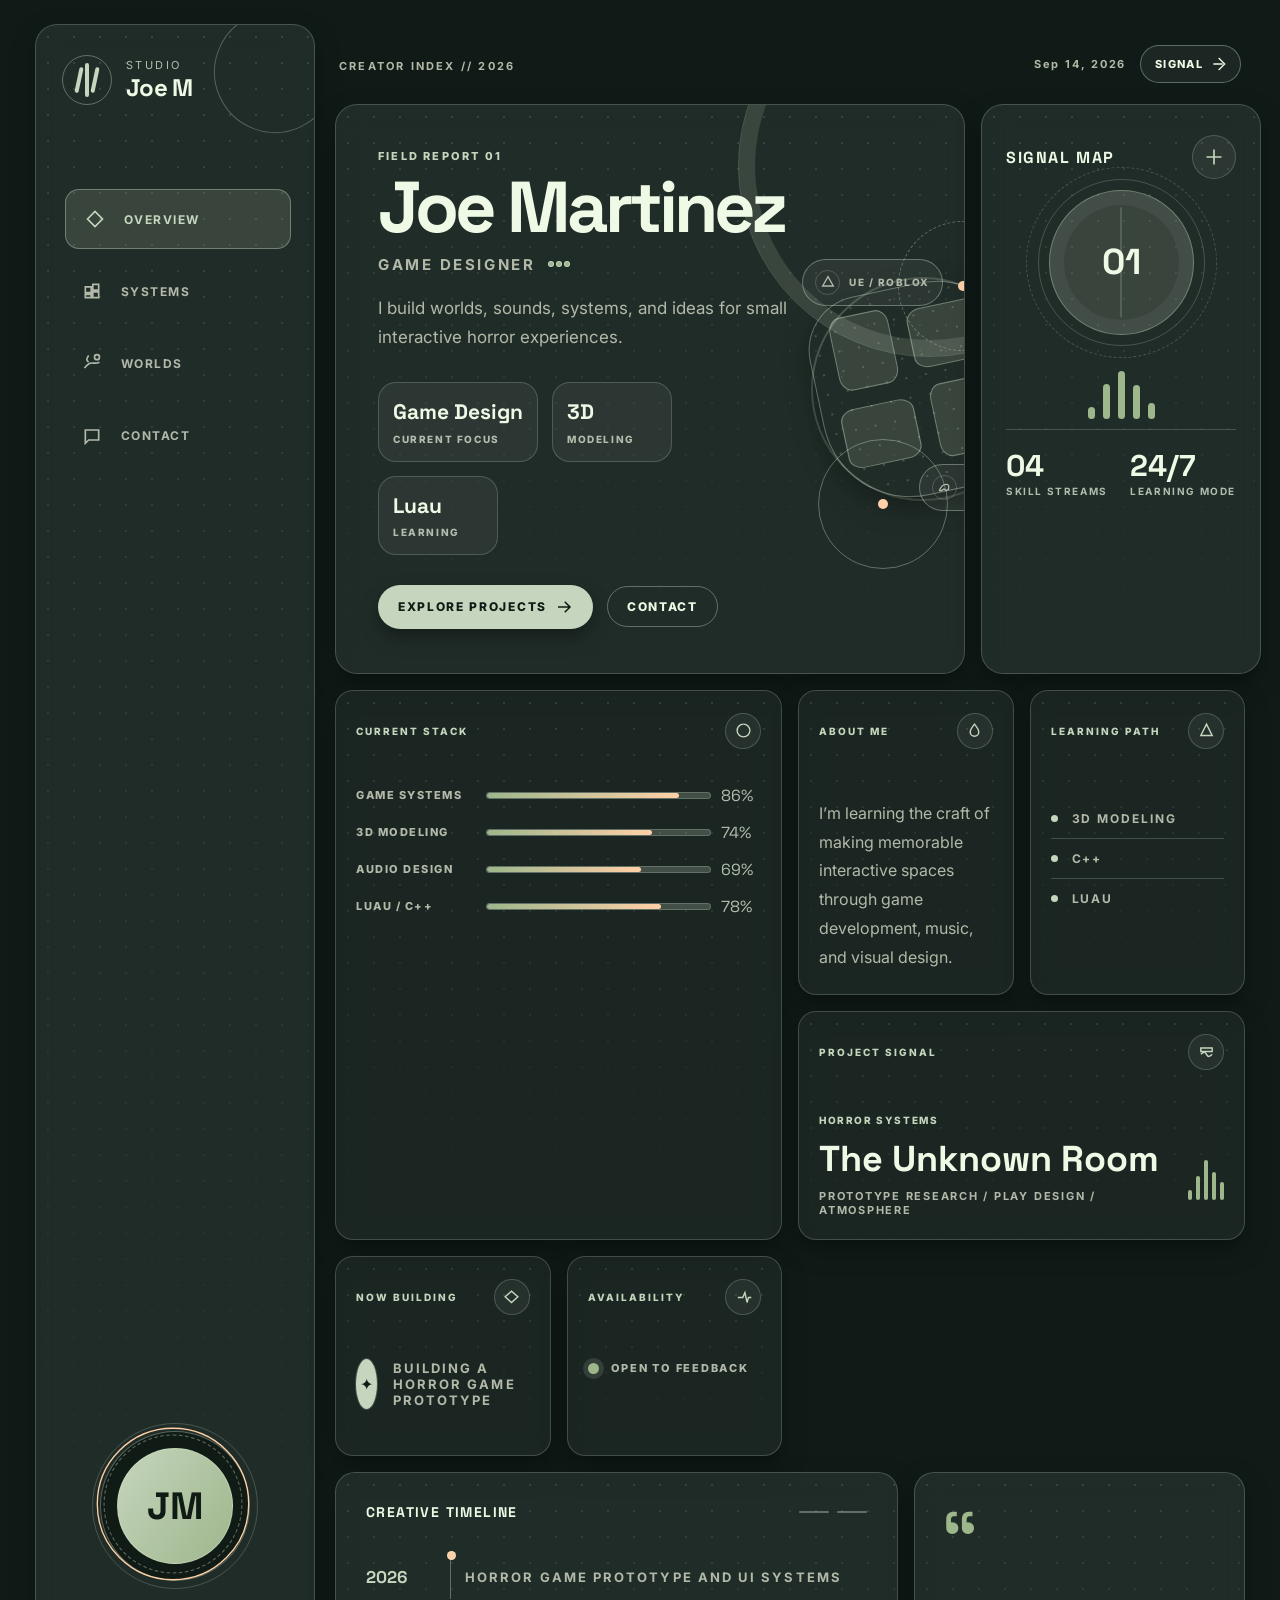
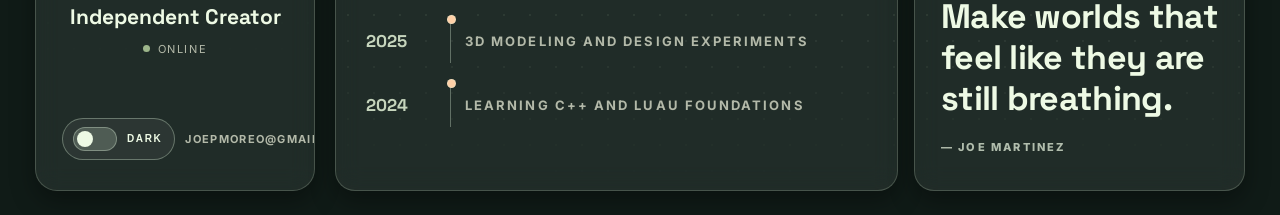
==== commit 595d4f17: "with sharp" ====
--- a/index.html
+++ b/index.html
@@ -86,12 +86,12 @@
       </section>
 
       <section class="sidebar-bottom">
-        <button class="icon-button" id="themeToggle" aria-label="Toggle color mode">
-          <svg viewBox="0 0 24 24" aria-hidden="true">
-            <path d="M12 3v3M12 18v3M4.8 4.8l2.1 2.1M17.1 17.1l2.1 2.1M3 12h3M18 12h3M4.8 19.2l2.1-2.1M17.1 6.9l2.1-2.1"
-              fill="none" stroke="currentColor" stroke-width="2" />
-            <circle cx="12" cy="12" r="4" fill="none" stroke="currentColor" stroke-width="2" />
-          </svg>
+        <button class="theme-toggle" id="themeToggle" type="button" aria-label="Toggle light and dark mode"
+          aria-pressed="true">
+          <span class="theme-toggle-track">
+            <span class="theme-toggle-thumb"></span>
+          </span>
+          <span class="theme-toggle-text">Dark</span>
         </button>
         <a class="download-link" href="mailto:joepmoreo@gmail.com">
           <span>joepmoreo@gmail.com</span>
--- a/styles.css
+++ b/styles.css
@@ -58,11 +58,7 @@
 body {
   margin: 0;
   color: var(--text);
-  background:
-    radial-gradient(circle at var(--cursor-x) var(--cursor-y), var(--sage-glass), transparent 18%),
-    radial-gradient(circle at 82% 16%, rgba(205, 225, 196, 0.7), transparent 10%),
-    radial-gradient(circle at 25% 90%, rgba(223, 180, 126, 0.34), transparent 12%),
-    var(--page-bg);
+  background: var(--page-bg);
   min-height: 100vh;
   font-family: var(--font-sans);
   transition: background 550ms ease, color 500ms ease;
@@ -71,27 +67,7 @@
 body::before,
 body::after {
   content: "";
-  position: fixed;
-  width: 340px;
-  height: 340px;
-  border-radius: 50%;
-  filter: blur(54px);
-  pointer-events: none;
-  opacity: 0.74;
-  animation: drift 9s ease-in-out infinite alternate;
-}
-
-body::before {
-  left: -100px;
-  top: -120px;
-  background: rgba(177, 204, 171, 0.45);
-}
-
-body::after {
-  right: -120px;
-  bottom: -120px;
-  background: rgba(227, 185, 133, 0.36);
-  animation-duration: 11s;
+  display: none;
 }
 
 .site-shell {
@@ -106,13 +82,13 @@
 .glass-panel {
   background: var(--panel-bg);
   border: 1px solid var(--line);
-  box-shadow: 0 25px 80px var(--shadow), inset 1px 1px var(--line-shadow);
-  backdrop-filter: blur(23px) saturate(148%);
-  -webkit-backdrop-filter: blur(23px) saturate(148%);
+  box-shadow: 0 10px 24px var(--shadow);
+  backdrop-filter: blur(12px) saturate(110%);
+  -webkit-backdrop-filter: blur(12px) saturate(110%);
 }
 
 .sidebar {
-  border-radius: 30px;
+  border-radius: 22px;
   padding: 30px 26px;
   min-height: 720px;
   display: flex;
@@ -141,16 +117,15 @@
 
 .sidebar::after {
   content: "";
-  width: 160px;
-  height: 160px;
+  width: 120px;
+  height: 120px;
   border-radius: 50%;
   border: 1px solid var(--line-strong);
   position: absolute;
-  right: -40px;
-  top: -20px;
-  filter: blur(0.4px);
-  box-shadow: inset 0 0 0 12px rgba(255, 255, 255, 0.04);
+  right: -22px;
+  top: -14px;
   transform: rotate(20deg);
+  opacity: 0.8;
 }
 
 .brand {
@@ -170,8 +145,7 @@
   align-items: center;
   justify-content: center;
   gap: 4px;
-  box-shadow: 0 0 0 5px var(--sage-glass);
-  background: radial-gradient(circle, var(--sage-glass), transparent);
+  background: transparent;
 }
 
 .brand-mark span {
@@ -269,12 +243,11 @@
   height: 150px;
   border-radius: 50%;
   margin: 0 auto;
-  background: radial-gradient(circle, var(--sage-dim), transparent), var(--foam);
+  background: var(--foam);
   display: flex;
   align-items: center;
   justify-content: center;
   border: 1px solid var(--line-strong);
-  box-shadow: inset 0 0 28px var(--shadow), 0 0 0 12px var(--sage-glass);
   position: relative;
 }
 
@@ -351,7 +324,6 @@
   height: 7px;
   border-radius: 50%;
   background: var(--sage);
-  box-shadow: 0 0 0 3px var(--sage-glass);
 }
 
 .sidebar-bottom {
@@ -361,6 +333,57 @@
   gap: 10px;
   margin-top: 40px;
   padding-top: 22px;
+}
+
+.theme-toggle {
+  display: inline-flex;
+  align-items: center;
+  gap: 10px;
+  padding: 8px 12px 8px 10px;
+  border-radius: 999px;
+  border: 1px solid var(--line-strong);
+  background: var(--panel-soft);
+  color: var(--text);
+  cursor: pointer;
+  transition: transform 180ms ease, border-color 180ms ease, background 180ms ease;
+}
+
+.theme-toggle:hover {
+  transform: translateY(-1px);
+  border-color: var(--line);
+}
+
+.theme-toggle-track {
+  position: relative;
+  display: inline-block;
+  width: 44px;
+  height: 24px;
+  border-radius: 999px;
+  background: var(--line);
+  border: 1px solid var(--line-strong);
+}
+
+.theme-toggle-thumb {
+  position: absolute;
+  left: 3px;
+  top: 3px;
+  width: 16px;
+  height: 16px;
+  border-radius: 50%;
+  background: var(--text);
+  transition: transform 220ms ease, background 220ms ease;
+}
+
+body.light-mode .theme-toggle-thumb {
+  transform: translateX(20px);
+  background: var(--sage-heat);
+}
+
+.theme-toggle-text {
+  font-size: 10px;
+  font-weight: 800;
+  letter-spacing: 0.16em;
+  text-transform: uppercase;
 }
 
 .icon-button,
@@ -480,7 +503,7 @@
 
 .hero-card {
   min-height: 420px;
-  border-radius: 34px;
+  border-radius: 22px;
   padding: 44px 42px;
   display: grid;
   grid-template-columns: minmax(420px, 1fr) minmax(210px, 0.64fr);
@@ -623,7 +646,7 @@
   display: flex;
   align-items: center;
   gap: 8px;
-  box-shadow: 0 12px 30px var(--shadow);
+  box-shadow: 0 8px 18px var(--shadow);
   transition: transform 380ms ease, box-shadow 380ms ease;
 }
 
@@ -634,7 +657,7 @@
 
 .primary-button:hover {
   transform: translateY(-2px);
-  box-shadow: 0 16px 34px var(--shadow-strong);
+  box-shadow: 0 10px 22px var(--shadow-strong);
 }
 
 .ghost-button {
@@ -667,11 +690,11 @@
 .visual-grid {
   width: min(220px, 210px);
   height: min(220px, 210px);
-  border-radius: 30% 50% 34% 50%;
+  border-radius: 26% 42% 28% 42%;
   background-image: radial-gradient(var(--line) 1px, transparent 1px);
   background-size: 20px 20px;
   border: 1px solid var(--line-strong);
-  box-shadow: inset 0 0 40px var(--sage-glass), 0 15px 60px var(--shadow);
+  box-shadow: 0 10px 28px var(--shadow);
   display: grid;
   grid-template-columns: repeat(2, 1fr);
   gap: 10px;
@@ -707,7 +730,6 @@
   inset: 50%;
   transform: translate(-50%, -50%);
   border: 2px solid var(--line);
-  box-shadow: inset 0 0 0 14px var(--sage-glass);
 }
 
 .floating-orbit {
@@ -786,7 +808,7 @@
 }
 
 .orbit-panel {
-  border-radius: 34px;
+  border-radius: 22px;
   padding: 30px 24px;
   position: relative;
   overflow: hidden;
@@ -947,7 +969,7 @@
   overflow: hidden;
   background: var(--panel-soft);
   padding: 22px 20px;
-  border-radius: 24px;
+  border-radius: 18px;
   border: 1px solid var(--line);
   min-height: 200px;
 }
@@ -1183,7 +1205,7 @@
   justify-content: center;
   background: var(--sage-deep);
   color: var(--foam);
-  box-shadow: 0 0 0 1px var(--line), 0 0 0 10px var(--sage-glass);
+  box-shadow: 0 0 0 1px var(--line);
 }
 
 .build-text {
@@ -1225,7 +1247,7 @@
 }
 
 .timeline {
-  border-radius: 28px;
+  border-radius: 20px;
   padding: 30px;
   position: relative;
   overflow: hidden;
@@ -1297,7 +1319,7 @@
 }
 
 .quote-panel {
-  border-radius: 28px;
+  border-radius: 20px;
   padding: 36px 26px;
   display: flex;
   flex-direction: column;
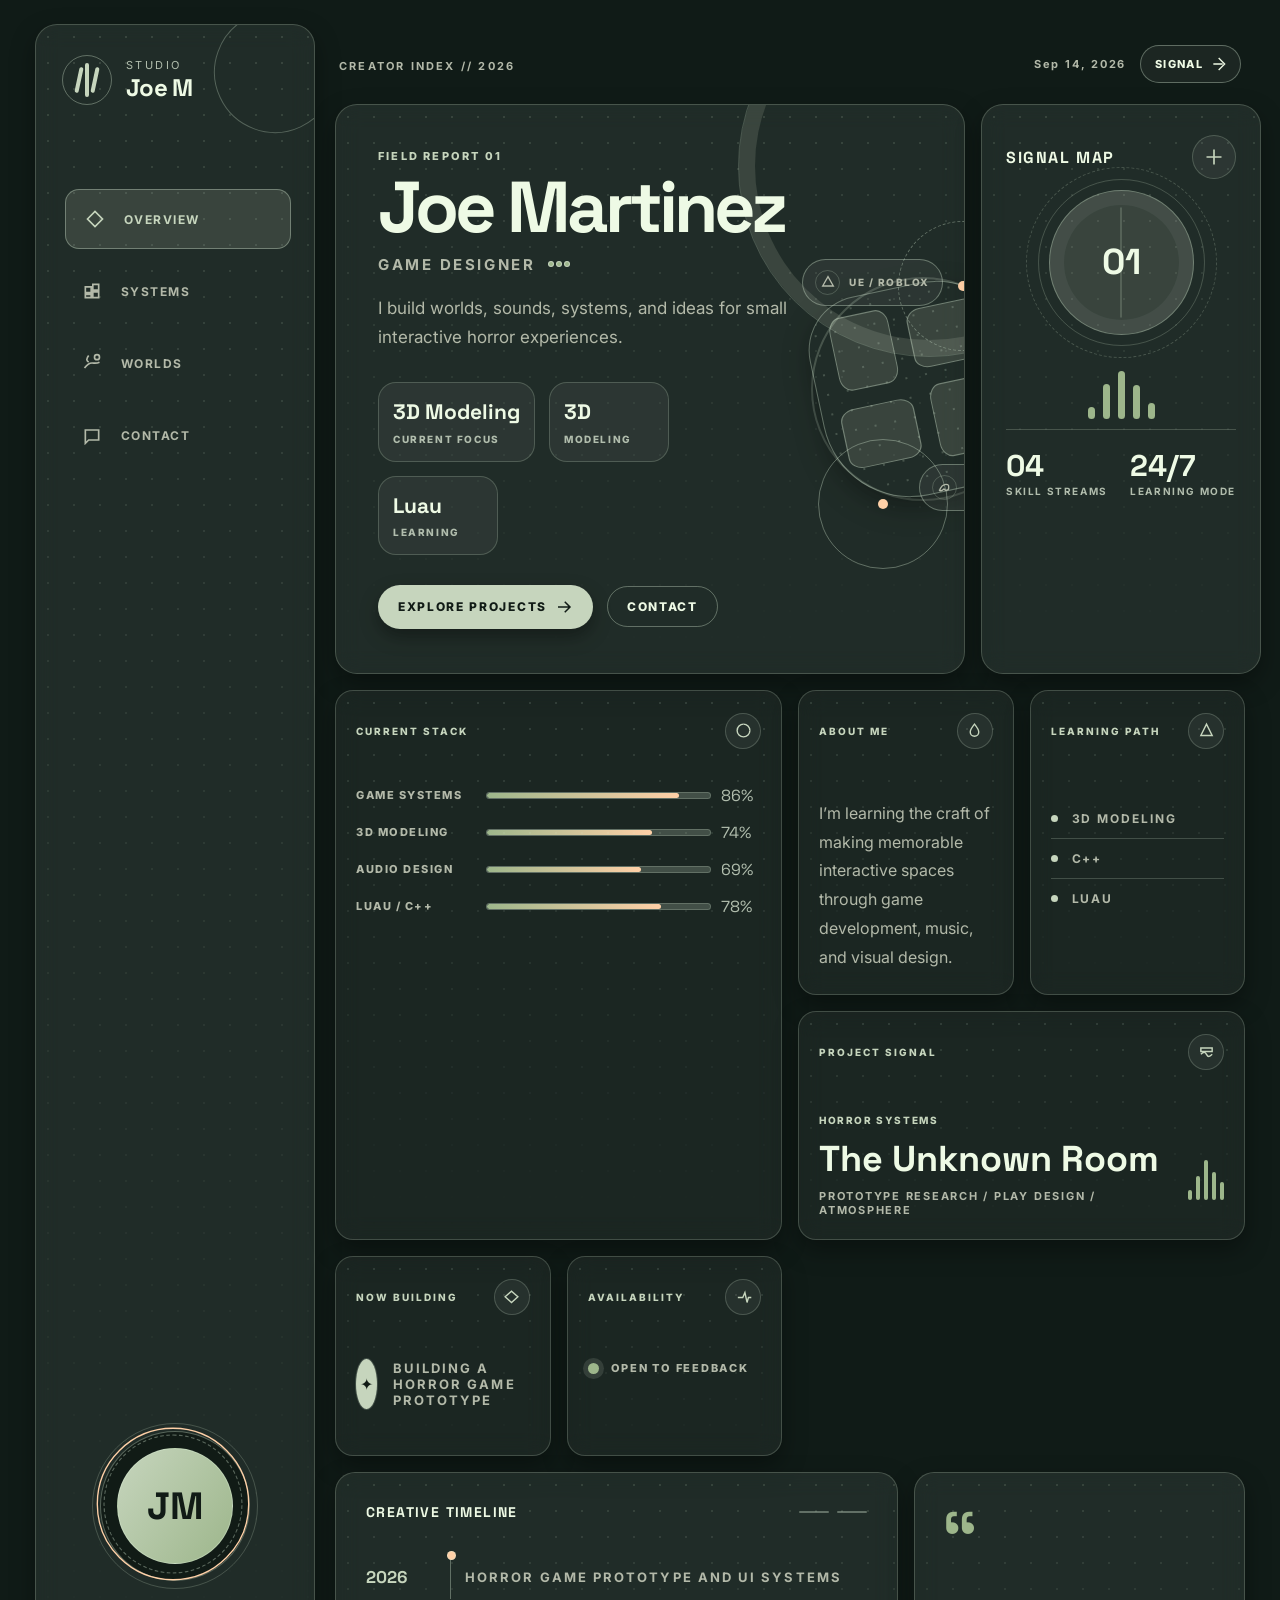
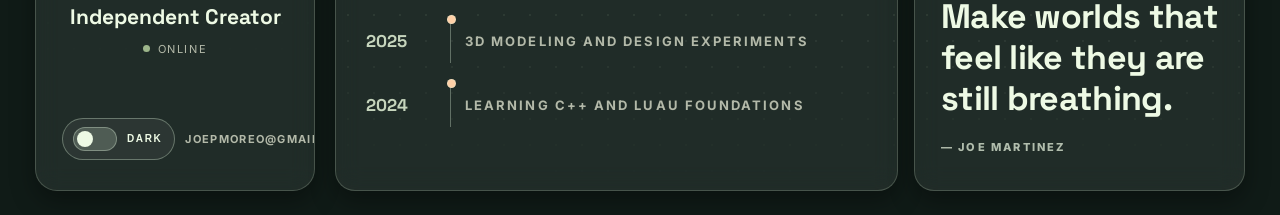
==== commit eb38fffa: "Added function of left side tabs" ====
--- a/index.html
+++ b/index.html
@@ -31,7 +31,7 @@
       </a>
 
       <nav class="main-nav">
-        <a class="nav-link is-active" href="#">
+        <a class="nav-link is-active" href="studio.html#overview">
           <span class="nav-icon">
             <svg viewBox="0 0 24 24" aria-hidden="true">
               <path d="M3 12l9-9 9 9-9 9-9-9z" fill="none" stroke="currentColor" stroke-width="2" />
@@ -39,7 +39,7 @@
           </span>
           <span>Overview</span>
         </a>
-        <a class="nav-link" href="#">
+        <a class="nav-link" href="studio.html#systems">
           <span class="nav-icon">
             <svg viewBox="0 0 24 24" aria-hidden="true">
               <path d="M4 7h7v7H4zM13 4h7v7h-7zM13 13h7v7h-7zM4 16h7v4H4z" fill="none" stroke="currentColor"
@@ -48,7 +48,7 @@
           </span>
           <span>Systems</span>
         </a>
-        <a class="nav-link" href="#">
+        <a class="nav-link" href="studio.html#worlds">
           <span class="nav-icon">
             <svg viewBox="0 0 24 24" aria-hidden="true">
               <path d="M3 18c3-4 6-6 9-6s5 1 9-1" fill="none" stroke="currentColor" stroke-width="2" />
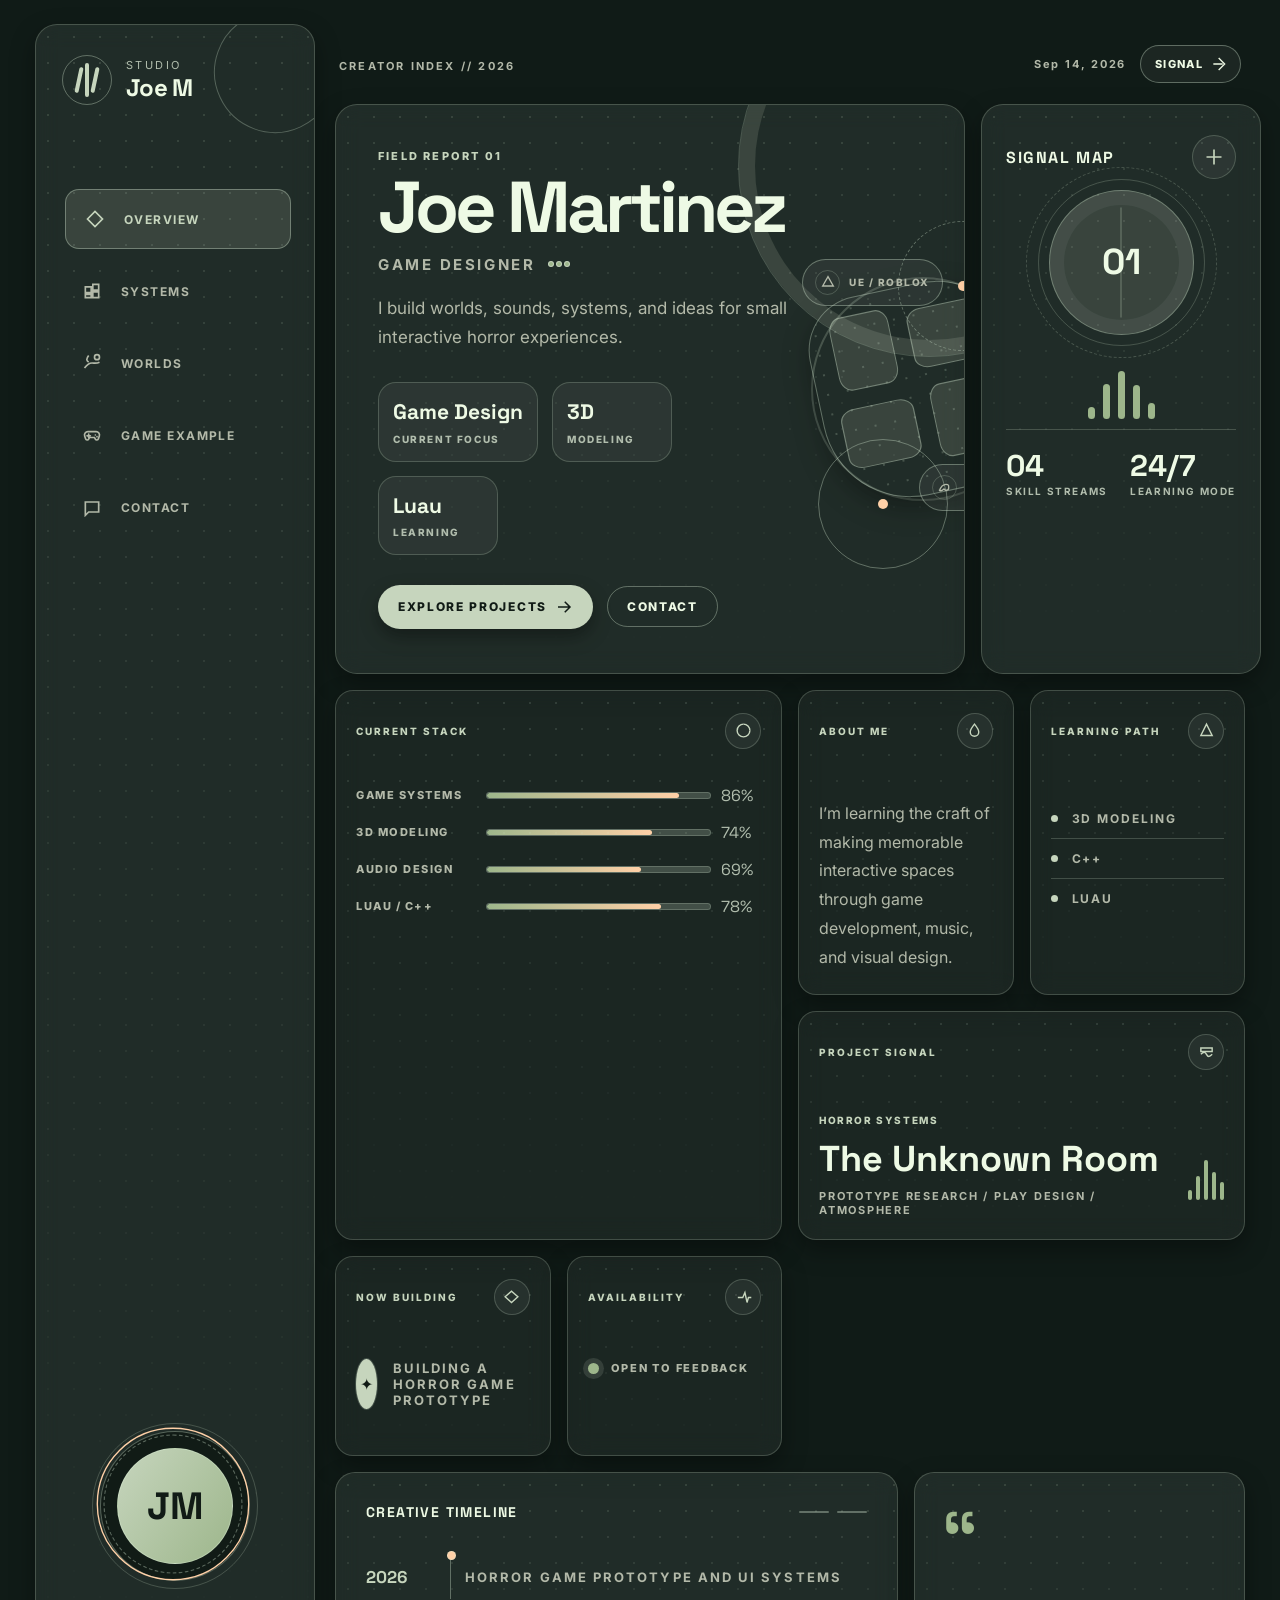
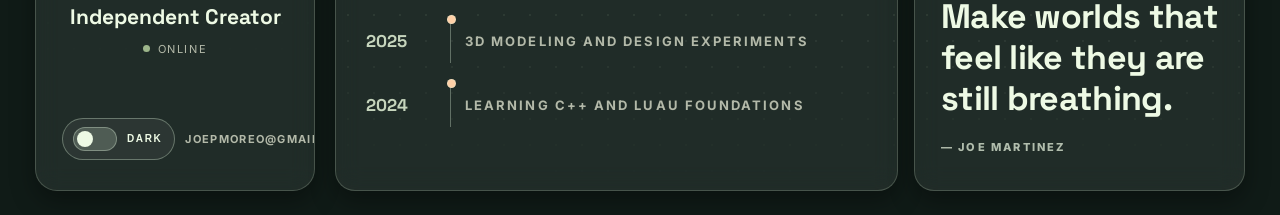
==== commit c75b434b: "Added game example side tab" ====
--- a/index.html
+++ b/index.html
@@ -58,6 +58,18 @@
           </span>
           <span>Worlds</span>
         </a>
+        <a class="nav-link" href="game-example.html">
+          <span class="nav-icon">
+            <svg viewBox="0 0 24 24" aria-hidden="true">
+              <path
+                d="M7 8h10a4 4 0 0 1 3.8 5.2l-1.1 3.4a2 2 0 0 1-3.7.3l-1-1.9H9l-1 1.9a2 2 0 0 1-3.7-.3l-1.1-3.4A4 4 0 0 1 7 8z"
+                fill="none" stroke="currentColor" stroke-width="2" />
+              <path d="M8 11v4M6 13h4M16 12h.01M18 14h.01" fill="none" stroke="currentColor" stroke-width="2"
+                stroke-linecap="round" />
+            </svg>
+          </span>
+          <span>Game Example</span>
+        </a>
         <a class="nav-link" href="#">
           <span class="nav-icon">
             <svg viewBox="0 0 24 24" aria-hidden="true">
--- a/styles.css
+++ b/styles.css
@@ -64,6 +64,41 @@
   transition: background 550ms ease, color 500ms ease;
 }
 
+.game-example-page {
+  width: min(1100px, calc(100vw - 70px));
+  min-height: 100vh;
+  margin: 0 auto;
+  padding: 34px 0;
+}
+
+.game-example-back {
+  color: var(--text-soft);
+  font-size: 12px;
+  font-weight: 700;
+  letter-spacing: 0.1em;
+  text-decoration: none;
+  text-transform: uppercase;
+}
+
+.game-example-back:hover {
+  color: var(--sage-deep);
+}
+
+.game-example-space {
+  min-height: 72vh;
+  display: grid;
+  place-content: center;
+  text-align: center;
+}
+
+.game-example-space h1 {
+  max-width: 520px;
+  margin: 14px auto 0;
+  font-family: var(--font-display);
+  font-size: clamp(2rem, 5vw, 4.5rem);
+  line-height: 1;
+}
+
 body::before,
 body::after {
   content: "";
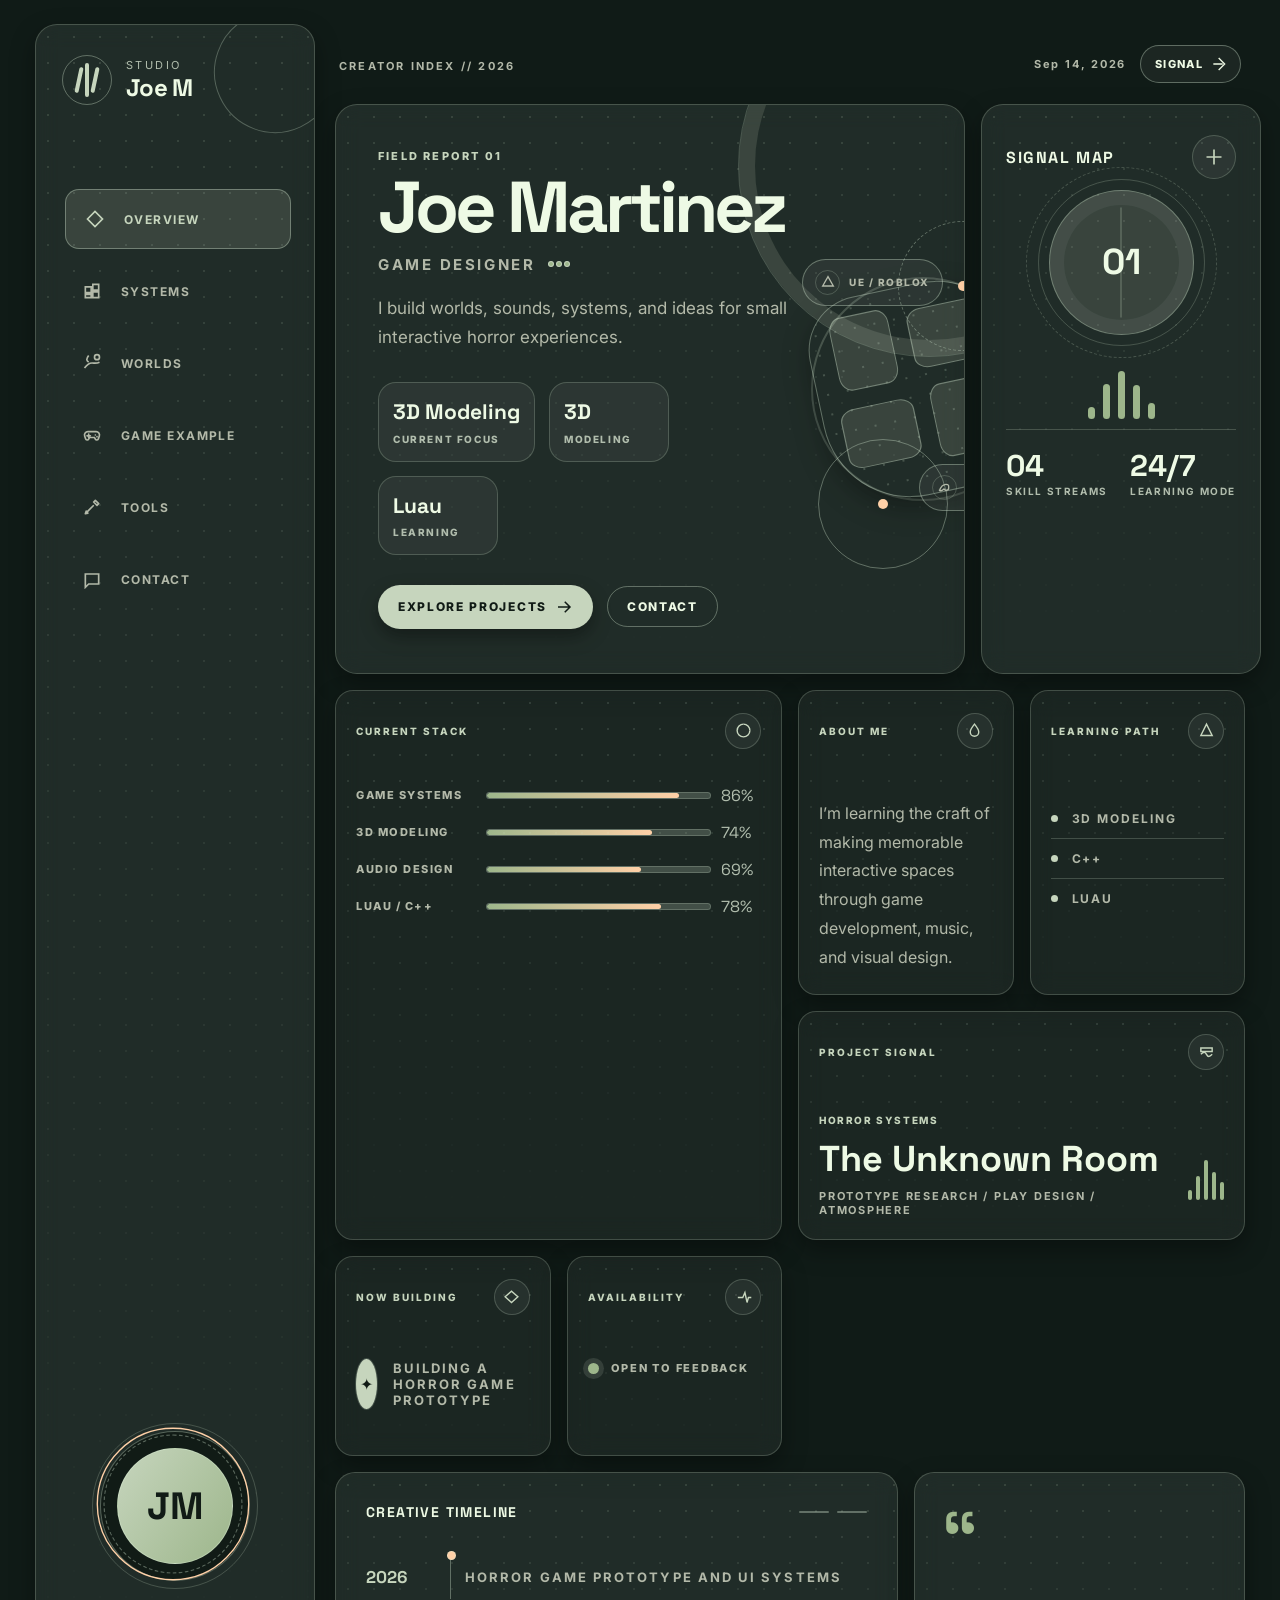
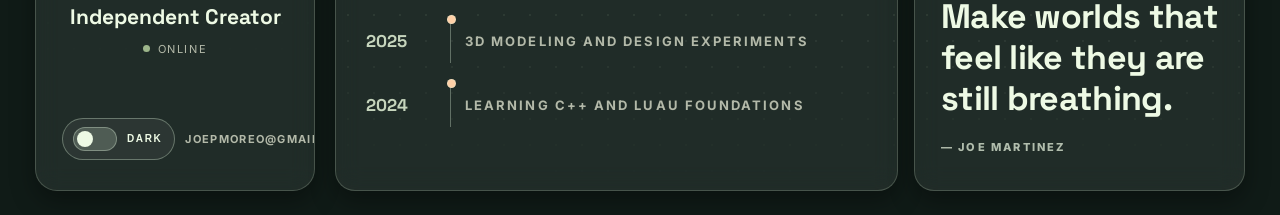
==== commit a0d8506b: "Added tools page to sidebar" ====
--- a/index.html
+++ b/index.html
@@ -70,6 +70,15 @@
           </span>
           <span>Game Example</span>
         </a>
+        <a class="nav-link" href="tools.html">
+          <span class="nav-icon">
+            <svg viewBox="0 0 24 24" aria-hidden="true">
+              <path d="M14 6l4 4M5 19l8.5-8.5M14 6l2-2 4 4-2 2M4 20l3-.7L5 17z" fill="none" stroke="currentColor"
+                stroke-width="2" stroke-linecap="round" stroke-linejoin="round" />
+            </svg>
+          </span>
+          <span>Tools</span>
+        </a>
         <a class="nav-link" href="#">
           <span class="nav-icon">
             <svg viewBox="0 0 24 24" aria-hidden="true">
--- a/styles.css
+++ b/styles.css
@@ -65,10 +65,39 @@
 }
 
 .game-example-page {
-  width: min(1100px, calc(100vw - 70px));
+  width: min(1180px, calc(100vw - 70px));
   min-height: 100vh;
   margin: 0 auto;
-  padding: 34px 0;
+  padding: 34px 0 70px;
+  color: #111;
+  background: #fff;
+}
+
+body:has(.game-example-page) {
+  background: #fff;
+  color: #111;
+}
+
+.game-header {
+  display: flex;
+  align-items: center;
+  justify-content: space-between;
+  border-bottom: 2px solid #111;
+  padding-bottom: 18px;
+}
+
+.game-kicker,
+.instruction-label,
+.maze-legend,
+.game-status {
+  font-size: 11px;
+  font-weight: 800;
+  letter-spacing: 0.14em;
+  text-transform: uppercase;
+}
+
+.game-header .game-kicker {
+  margin: 0;
 }
 
 .game-example-back {
@@ -81,22 +110,447 @@
 }
 
 .game-example-back:hover {
-  color: var(--sage-deep);
-}
-
-.game-example-space {
-  min-height: 72vh;
+  color: #777;
+}
+
+.game-layout {
   display: grid;
-  place-content: center;
-  text-align: center;
-}
-
-.game-example-space h1 {
-  max-width: 520px;
-  margin: 14px auto 0;
-  font-family: var(--font-display);
-  font-size: clamp(2rem, 5vw, 4.5rem);
-  line-height: 1;
+  grid-template-columns: minmax(220px, 0.45fr) minmax(650px, 1.55fr);
+  gap: clamp(30px, 5vw, 70px);
+  align-items: center;
+  min-height: calc(100vh - 150px);
+}
+
+.game-intro h1 {
+  max-width: 380px;
+  margin: 16px 0 20px;
+  font-family: Georgia, serif;
+  font-size: clamp(3rem, 6vw, 6.5rem);
+  font-weight: 400;
+  line-height: 0.9;
+  letter-spacing: -0.04em;
+}
+
+.game-description {
+  max-width: 280px;
+  margin: 0;
+  color: #555;
+  line-height: 1.6;
+}
+
+.game-instructions {
+  display: flex;
+  flex-wrap: wrap;
+  align-items: center;
+  gap: 10px;
+  margin: 42px 0 28px;
+}
+
+.key-row {
+  display: inline-flex;
+  gap: 4px;
+}
+
+kbd {
+  display: inline-grid;
+  width: 27px;
+  height: 27px;
+  place-items: center;
+  border: 1px solid #111;
+  font: 700 12px Georgia, serif;
+}
+
+.instruction-or {
+  color: #777;
+  font-size: 11px;
+}
+
+.game-reset {
+  border: 1px solid #111;
+  padding: 12px 16px;
+  color: #fff;
+  background: #111;
+  cursor: pointer;
+  font: 800 11px var(--font-sans);
+  letter-spacing: 0.12em;
+  text-transform: uppercase;
+}
+
+.game-reset:hover,
+.game-reset:focus-visible {
+  color: #111;
+  background: #fff;
+}
+
+.game-reset[hidden] {
+  display: none;
+}
+
+.game-stage {
+  width: min(100%, 820px);
+  justify-self: end;
+}
+
+.maze-meta {
+  display: flex;
+  align-items: center;
+  justify-content: space-between;
+  margin-bottom: 14px;
+  font-size: 11px;
+  font-weight: 800;
+  letter-spacing: 0.14em;
+  text-transform: uppercase;
+}
+
+.maze-counter-link {
+  color: inherit;
+  text-decoration: none;
+}
+
+.maze-counter-link:hover {
+  color: #777;
+}
+
+.maze-counter-link:focus-visible {
+  outline: 2px solid currentColor;
+  outline-offset: 4px;
+}
+
+.secret-page {
+  display: grid;
+  min-height: 100vh;
+  place-items: center;
+  padding: 24px;
+  color: #111;
+  background: #fff;
+}
+
+.secret-message {
+  width: min(100%, 680px);
+  padding: clamp(28px, 7vw, 72px);
+  border: 2px solid #111;
+}
+
+.secret-message h1 {
+  margin: 18px 0;
+  font-family: Georgia, serif;
+  font-size: clamp(3rem, 9vw, 6.5rem);
+  font-weight: 400;
+  line-height: 0.92;
+}
+
+.secret-message p {
+  max-width: 34ch;
+  margin: 0 0 30px;
+  color: #555;
+  line-height: 1.6;
+}
+
+.mountain-page {
+  --mountain-ink: #182c32;
+  --mountain-muted: #829294;
+  --mountain-line: rgba(232, 239, 226, 0.2);
+  min-height: 100vh;
+  padding: 36px clamp(30px, 6vw, 104px) 56px;
+  color: #eef0e8;
+  background: #14272b;
+  font-family: var(--font-sans);
+}
+
+.mountain-header {
+  display: flex;
+  align-items: center;
+  justify-content: space-between;
+  padding-bottom: 18px;
+  border-bottom: 1px solid var(--mountain-line);
+}
+
+.mountain-header .game-example-back {
+  color: #bdc9bf;
+}
+
+.mountain-header .game-kicker,
+.mountain-heading .game-kicker {
+  margin: 0;
+  color: #b8c2a7;
+}
+
+.mountain-content {
+  width: min(100%, 1600px);
+  margin: 0 auto;
+  padding-top: clamp(48px, 9vh, 100px);
+}
+
+.mountain-heading {
+  display: flex;
+  align-items: end;
+  justify-content: space-between;
+  gap: 30px;
+  margin-bottom: 32px;
+}
+
+.mountain-heading h1 {
+  margin: 12px 0 10px;
+  color: #f3f0df;
+  font-family: Georgia, serif;
+  font-size: clamp(2.8rem, 7vw, 6rem);
+  font-weight: 400;
+  line-height: 0.95;
+}
+
+.mountain-description {
+  margin: 0;
+  color: #bac6bf;
+  font-size: 14px;
+}
+
+.mountain-controls {
+  display: flex;
+  flex-wrap: wrap;
+  align-items: center;
+  justify-content: end;
+  gap: 18px;
+}
+
+.mountain-seed {
+  color: #b8c2a7;
+  font-size: 10px;
+  font-weight: 700;
+  letter-spacing: 0.12em;
+  white-space: nowrap;
+}
+
+.mountain-generate {
+  min-height: 44px;
+  padding: 0 16px;
+  border: 1px solid #bdc99f;
+  color: #15292d;
+  background: #bdc99f;
+  cursor: pointer;
+  font: 700 11px var(--font-sans);
+  letter-spacing: 0.06em;
+  text-transform: uppercase;
+}
+
+.mountain-generate:hover,
+.mountain-generate:focus-visible {
+  color: #eef0e8;
+  background: transparent;
+}
+
+.mountain-frame {
+  position: relative;
+  width: min(100%, 720px);
+  height: auto;
+  aspect-ratio: 1.2 / 1;
+  margin-inline: auto;
+  overflow: hidden;
+  border: 1px solid rgba(232, 239, 226, 0.22);
+  background: #283c3b;
+}
+
+.mountain-frame canvas {
+  display: block;
+  width: 100%;
+  height: 100%;
+  touch-action: none;
+}
+
+.mountain-altitude {
+  position: absolute;
+  top: 14px;
+  left: 16px;
+  padding: 7px 9px;
+  border: 1px solid rgba(232, 239, 226, 0.35);
+  color: #eef0e8;
+  background: rgba(23, 45, 48, 0.78);
+  font: 700 10px var(--font-sans);
+  letter-spacing: 0.08em;
+  pointer-events: none;
+}
+
+.mountain-caption {
+  position: absolute;
+  right: 16px;
+  bottom: 14px;
+  color: rgba(238, 240, 232, 0.8);
+  font-size: 9px;
+  font-weight: 700;
+  letter-spacing: 0.12em;
+  pointer-events: none;
+}
+
+@media (max-width: 760px) {
+  .mountain-page {
+    padding: 24px 24px 36px;
+  }
+
+  .mountain-header {
+    align-items: flex-start;
+    flex-direction: column-reverse;
+    gap: 18px;
+  }
+
+  .mountain-content {
+    padding-top: 48px;
+  }
+
+  .mountain-heading {
+    align-items: flex-start;
+    flex-direction: column;
+    gap: 24px;
+  }
+
+  .mountain-controls {
+    justify-content: flex-start;
+  }
+
+}
+
+:root {
+  --maze-tile-size: clamp(28px, 4vw, 40px);
+}
+
+.maze-shell {
+  position: relative;
+  width: min(100%, calc(var(--maze-tile-size) * 11));
+  aspect-ratio: 1 / 1;
+  overflow: hidden;
+  border: 3px solid #111;
+  background: #fff;
+}
+
+.maze {
+  position: absolute;
+  top: 0;
+  left: 0;
+  display: grid;
+  grid-template-columns: repeat(var(--maze-columns), var(--maze-tile-size));
+  width: max-content;
+  outline: none;
+  transform: translate3d(var(--camera-x, 0px), var(--camera-y, 0px), 0);
+}
+
+.game-status {
+  position: absolute;
+  z-index: 2;
+  top: 50%;
+  left: 50%;
+  display: flex;
+  align-items: center;
+  justify-content: center;
+  gap: 18px;
+  width: min(86%, 430px);
+  padding: 22px 24px;
+  border: 1px solid rgba(17, 17, 17, 0.2);
+  color: #075fc2;
+  background: rgba(255, 255, 255, 0.82);
+  box-shadow: 0 10px 30px rgba(17, 17, 17, 0.18);
+  font-size: 13px;
+  font-weight: 800;
+  letter-spacing: 0.08em;
+  text-transform: uppercase;
+  transform: translate(-50%, -50%);
+}
+
+.game-status[hidden] {
+  display: none;
+}
+
+.maze:focus-visible {
+  outline: 4px solid #bbb;
+  outline-offset: -4px;
+}
+
+.maze-tile {
+  display: grid;
+  width: var(--maze-tile-size);
+  height: var(--maze-tile-size);
+  place-items: center;
+  font: 700 clamp(16px, 3vw, 28px) Georgia, serif;
+}
+
+.tile-wall {
+  background: #111;
+}
+
+.tile-floor {
+  background: #fff;
+}
+
+.is-player {
+  position: relative;
+}
+
+.is-player::after {
+  width: 58%;
+  aspect-ratio: 1;
+  border-radius: 50%;
+  background: #075fc2;
+  content: '';
+}
+
+.is-exit {
+  color: #111;
+  background: #fff;
+  box-shadow: inset 0 0 0 3px #111;
+}
+
+.maze-legend {
+  display: flex;
+  gap: 20px;
+  margin-top: 16px;
+}
+
+.maze-legend span {
+  display: inline-flex;
+  align-items: center;
+  gap: 7px;
+}
+
+.maze-legend i {
+  display: inline-block;
+  width: 12px;
+  height: 12px;
+  border: 1px solid #111;
+}
+
+.legend-player {
+  background: #111;
+}
+
+.legend-wall {
+  background: #111;
+}
+
+@media (max-width: 760px) {
+  .game-example-page {
+    width: min(100% - 36px, 600px);
+  }
+
+  .game-header {
+    align-items: flex-start;
+    flex-direction: column;
+    gap: 18px;
+  }
+
+  .game-layout {
+    display: block;
+    min-height: 0;
+    padding-top: 58px;
+  }
+
+  .game-intro {
+    margin-bottom: 52px;
+  }
+
+  .game-intro h1 {
+    font-size: clamp(3.4rem, 16vw, 6rem);
+  }
+
+  .game-stage {
+    width: 100%;
+  }
 }
 
 body::before,
@@ -370,6 +824,88 @@
   padding-top: 22px;
 }
 
+.tools-dashboard {
+  min-width: 0;
+}
+
+.tools-intro {
+  min-height: 440px;
+  display: grid;
+  grid-template-columns: minmax(0, 1.15fr) minmax(240px, 0.85fr);
+  align-items: center;
+  gap: 40px;
+  padding: clamp(30px, 5vw, 68px);
+  border-radius: 22px;
+  position: relative;
+  overflow: hidden;
+}
+
+.tools-intro-copy,
+.tools-display {
+  position: relative;
+  z-index: 1;
+}
+
+.tools-intro h1 {
+  margin: 18px 0 14px;
+  font-family: var(--font-display);
+  font-size: clamp(56px, 8vw, 96px);
+  line-height: 0.95;
+}
+
+.tools-intro p {
+  max-width: 34ch;
+  margin: 0;
+  color: var(--text-soft);
+  font-size: 16px;
+  line-height: 1.7;
+}
+
+.tools-display {
+  min-height: 250px;
+  display: flex;
+  flex-direction: column;
+  justify-content: space-between;
+  padding: 24px;
+  border: 1px solid var(--line-strong);
+  background: var(--panel-soft);
+}
+
+.tools-display-label,
+.tools-display-status {
+  color: var(--text-muted);
+  font-size: 10px;
+  font-weight: 800;
+  letter-spacing: 0.16em;
+}
+
+.tools-display-number {
+  color: var(--sage-deep);
+  font-family: var(--font-display);
+  font-size: 104px;
+  font-weight: 700;
+  line-height: 1;
+}
+
+.tools-display-line {
+  width: 100%;
+  height: 1px;
+  background: var(--line-strong);
+}
+
+.tools-display-status {
+  display: flex;
+  align-items: center;
+  gap: 9px;
+}
+
+.tools-display-status span {
+  width: 7px;
+  height: 7px;
+  border-radius: 50%;
+  background: var(--sage-mute);
+}
+
 .theme-toggle {
   display: inline-flex;
   align-items: center;
@@ -1433,6 +1969,15 @@
     margin: 16px auto;
   }
 
+  .tools-intro {
+    grid-template-columns: 1fr;
+    min-height: auto;
+  }
+
+  .tools-display {
+    min-height: 200px;
+  }
+
   .sidebar,
   .hero-card,
   .orbit-panel,
